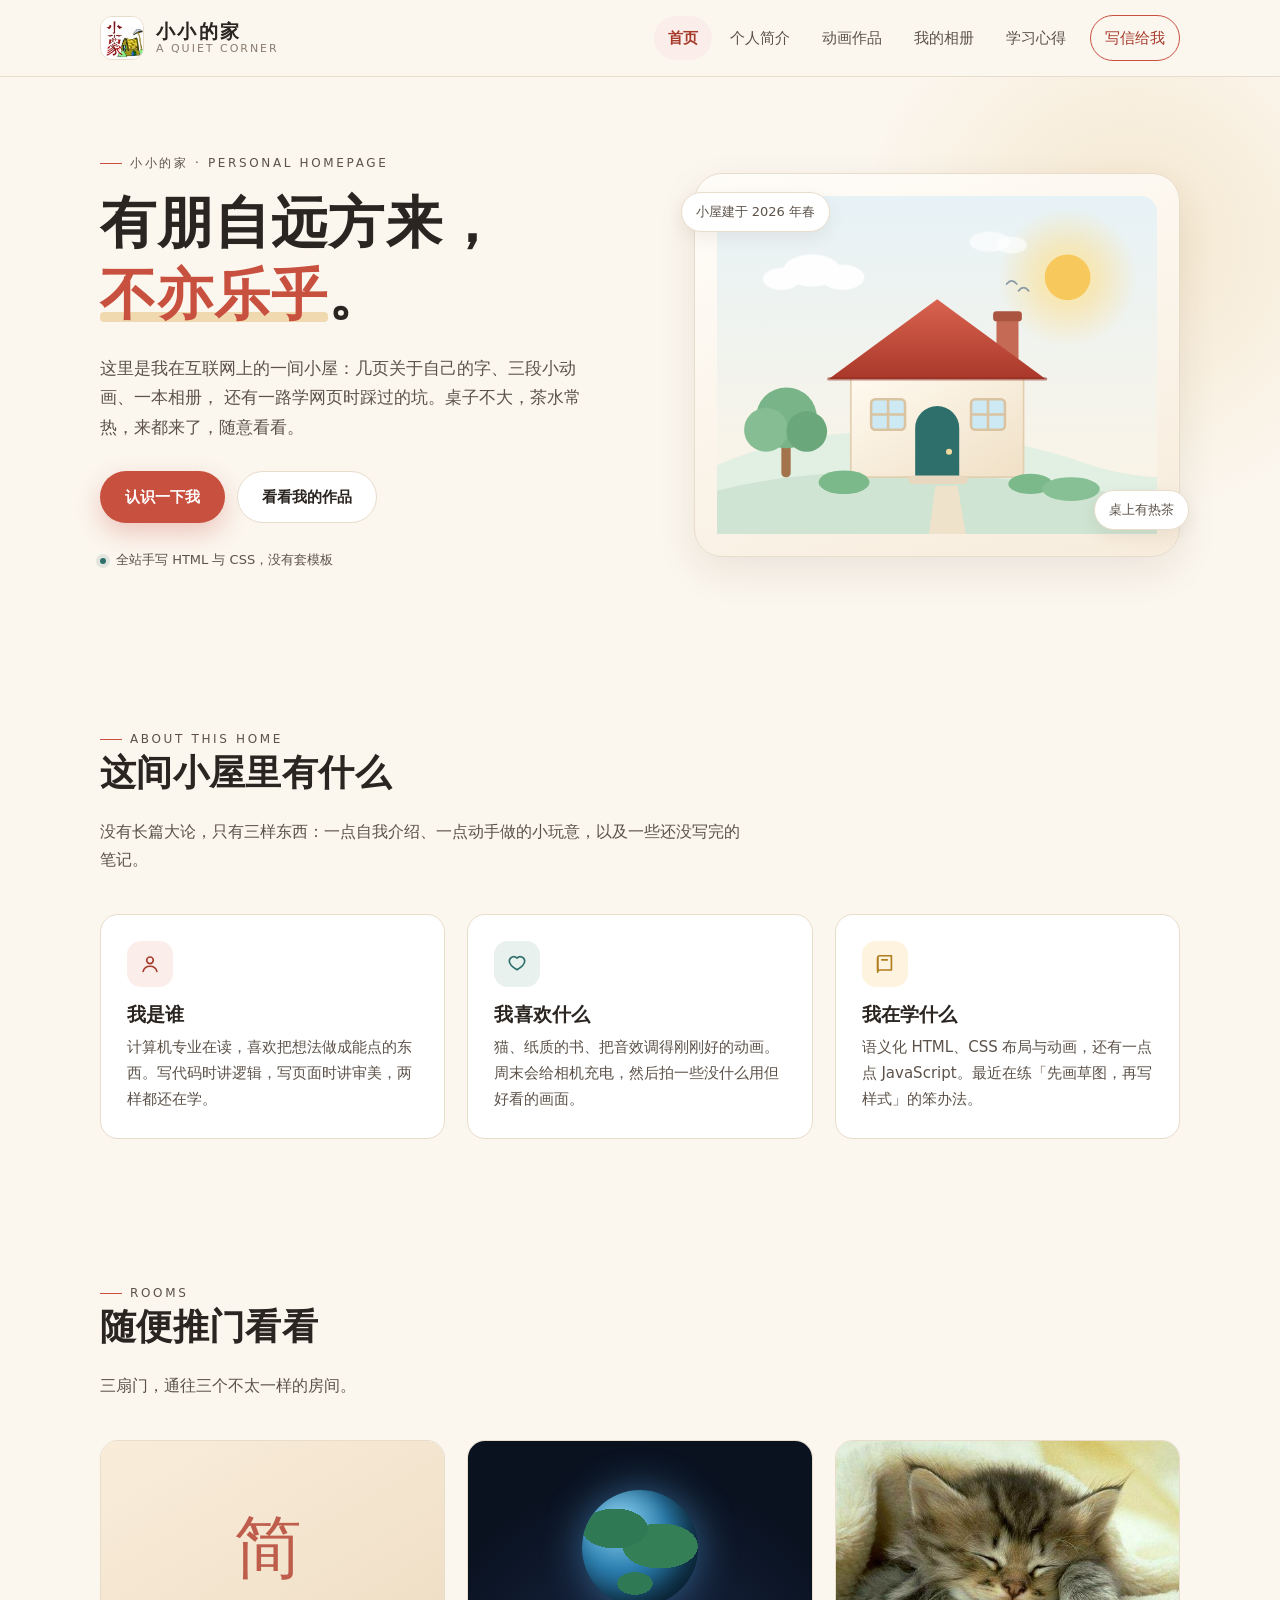
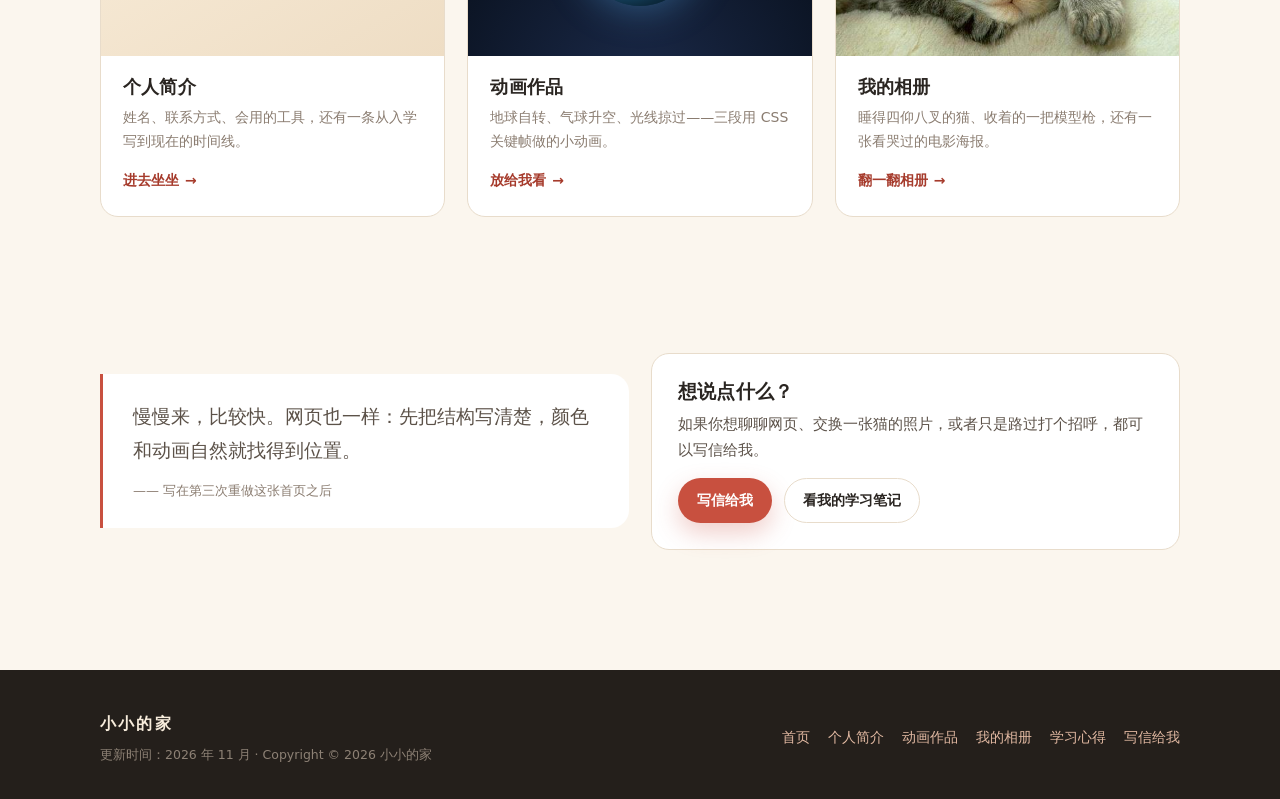
==== index.html @ f48e32db "个人主页：首页 + 五个分页（纯 HTML/CSS/JS）" ====
<!DOCTYPE html>
<html lang="zh-CN">
<head>
<meta charset="utf-8">
<meta name="viewport" content="width=device-width, initial-scale=1">
<title>小小的家 · 首页</title>
<meta name="description" content="小小的家——一个计算机专业学生的个人主页：关于我、几段小动画、一本相册和一些学习心得。">
<link rel="icon" href="images/favicon.svg" type="image/svg+xml">
<link rel="stylesheet" href="css/style.css">
</head>
<body>
<a class="skip-link" href="#main">跳到正文</a>

<header class="site-header">
  <div class="wrap header-inner">
    <a class="brand" href="index.html" aria-label="小小的家，返回首页">
      <img class="brand-logo" src="images/logo.jpg" alt="小小的家标志：一座红顶小房子">
      <span class="brand-text">
        <strong>小小的家</strong>
        <small>a quiet corner</small>
      </span>
    </a>

    <button class="nav-toggle" type="button" aria-expanded="false" aria-controls="site-nav" aria-label="打开导航菜单">
      <span></span><span></span><span></span>
    </button>

    <nav class="site-nav" id="site-nav" aria-label="主导航">
      <a href="index.html" class="is-active" aria-current="page">首页</a>
      <a href="jianjie.html">个人简介</a>
      <a href="donghua.html">动画作品</a>
      <a href="xiangce.html">我的相册</a>
      <a href="xuexi.html">学习心得</a>
      <a href="contact.html" class="nav-cta">写信给我</a>
    </nav>
  </div>
</header>

<main id="main">

  <!-- ================= Hero ================= -->
  <section class="hero">
    <div class="wrap hero-grid">
      <div class="reveal">
        <p class="eyebrow">小小的家 · personal homepage</p>
        <h1>有朋自远方来，<br><em>不亦乐乎</em>。</h1>
        <p class="lead">
          这里是我在互联网上的一间小屋：几页关于自己的字、三段小动画、一本相册，
          还有一路学网页时踩过的坑。桌子不大，茶水常热，来都来了，随意看看。
        </p>
        <div class="btn-row">
          <a class="btn btn--primary" href="jianjie.html">认识一下我</a>
          <a class="btn btn--ghost" href="donghua.html">看看我的作品</a>
        </div>
        <p class="hero-note">全站手写 HTML 与 CSS，没有套模板</p>
      </div>

      <div class="hero-art reveal">
        <svg viewBox="0 0 520 400" role="img" aria-labelledby="houseTitle">
          <title id="houseTitle">插画：一座带院子和一棵小树的小房子</title>
          <defs>
            <linearGradient id="sky" x1="0" y1="0" x2="0" y2="1">
              <stop offset="0" stop-color="#e7f2f6"/>
              <stop offset="1" stop-color="#fdf4e4"/>
            </linearGradient>
            <linearGradient id="roof" x1="0" y1="0" x2="0" y2="1">
              <stop offset="0" stop-color="#d9634f"/>
              <stop offset="1" stop-color="#a9382a"/>
            </linearGradient>
            <linearGradient id="wall" x1="0" y1="0" x2="1" y2="1">
              <stop offset="0" stop-color="#fffaf0"/>
              <stop offset="1" stop-color="#f0e0c6"/>
            </linearGradient>
            <radialGradient id="sunGlow">
              <stop offset="0" stop-color="#ffe9a8" stop-opacity="0.95"/>
              <stop offset="0.55" stop-color="#ffd977" stop-opacity="0.35"/>
              <stop offset="1" stop-color="#ffd977" stop-opacity="0"/>
            </radialGradient>
          </defs>

          <rect width="520" height="400" rx="20" fill="url(#sky)"/>

          <circle cx="414" cy="96" r="82" fill="url(#sunGlow)"/>
          <circle cx="414" cy="96" r="27" fill="#f7c85c"/>

          <g fill="#ffffff" opacity="0.92">
            <ellipse cx="112" cy="88" rx="34" ry="19"/>
            <ellipse cx="148" cy="96" rx="26" ry="15"/>
            <ellipse cx="76" cy="98" rx="22" ry="13"/>
            <ellipse cx="322" cy="54" rx="24" ry="12" opacity="0.7"/>
            <ellipse cx="348" cy="58" rx="18" ry="10" opacity="0.7"/>
          </g>

          <path d="M342 104c4-5 8-5 12 0M356 112c4-5 8-5 12 0" fill="none" stroke="#8a9aa5" stroke-width="2" stroke-linecap="round"/>

          <path d="M0 318c64-28 128-40 206-40 82 0 156 12 224 36 32 11 60 16 90 18v68H0z" fill="#e2efe3"/>
          <path d="M0 348c82-20 152-24 242-20 102 4 194 14 278 34v38H0z" fill="#cfe4d2"/>

          <!-- 小树 -->
          <rect x="76" y="272" width="11" height="60" rx="5" fill="#a3744c"/>
          <circle cx="82" cy="262" r="36" fill="#78b487"/>
          <circle cx="58" cy="276" r="26" fill="#86bd93"/>
          <circle cx="106" cy="278" r="24" fill="#6aa77a"/>

          <!-- 房子 -->
          <rect x="330" y="140" width="26" height="66" rx="4" fill="#c46a55"/>
          <rect x="326" y="136" width="34" height="12" rx="4" fill="#a9553f"/>

          <rect x="158" y="212" width="204" height="120" rx="6" fill="url(#wall)" stroke="#e2cfb0" stroke-width="2"/>
          <path d="M132 216 260 122l128 94z" fill="url(#roof)"/>
          <path d="M132 216h256" stroke="#8f2f22" stroke-width="4" stroke-linecap="round" opacity="0.55"/>

          <rect x="182" y="240" width="40" height="36" rx="5" fill="#cde9f4" stroke="#d9c3a1" stroke-width="3"/>
          <path d="M202 240v36M182 258h40" stroke="#d9c3a1" stroke-width="3"/>
          <rect x="300" y="240" width="40" height="36" rx="5" fill="#cde9f4" stroke="#d9c3a1" stroke-width="3"/>
          <path d="M320 240v36M300 258h40" stroke="#d9c3a1" stroke-width="3"/>

          <path d="M234 332v-58a26 26 0 0 1 52 0v58z" fill="#2f6f6b"/>
          <circle cx="274" cy="302" r="3.6" fill="#f2d9a0"/>
          <rect x="226" y="330" width="70" height="10" rx="5" fill="#e8d8bf"/>

          <path d="M258 342 250 400h44l-10-58z" fill="#efe2ca"/>

          <ellipse cx="150" cy="338" rx="30" ry="14" fill="#7cb98a"/>
          <ellipse cx="370" cy="340" rx="26" ry="12" fill="#7cb98a"/>
          <ellipse cx="418" cy="346" rx="34" ry="14" fill="#86c094"/>
        </svg>

        <span class="art-tag art-tag--a">小屋建于 2026 年春</span>
        <span class="art-tag art-tag--b">桌上有热茶</span>
      </div>
    </div>
  </section>

  <!-- ================= 关于这间小屋 ================= -->
  <section class="section">
    <div class="wrap">
      <div class="section-head reveal">
        <p class="eyebrow">about this home</p>
        <h2>这间小屋里有什么</h2>
        <p>没有长篇大论，只有三样东西：一点自我介绍、一点动手做的小玩意，以及一些还没写完的笔记。</p>
      </div>

      <div class="grid grid--3">
        <article class="card reveal">
          <span class="icon-badge" aria-hidden="true">
            <svg viewBox="0 0 24 24" fill="none" stroke="currentColor" stroke-width="1.8" stroke-linecap="round" stroke-linejoin="round">
              <circle cx="12" cy="8" r="3.6"/>
              <path d="M4.5 20c.9-3.6 3.9-5.6 7.5-5.6s6.6 2 7.5 5.6"/>
            </svg>
          </span>
          <h3>我是谁</h3>
          <p>计算机专业在读，喜欢把想法做成能点的东西。写代码时讲逻辑，写页面时讲审美，两样都还在学。</p>
        </article>

        <article class="card reveal">
          <span class="icon-badge icon-badge--teal" aria-hidden="true">
            <svg viewBox="0 0 24 24" fill="none" stroke="currentColor" stroke-width="1.8" stroke-linecap="round" stroke-linejoin="round">
              <path d="M20.4 8.6a4.8 4.8 0 0 0-8.4-2.9A4.8 4.8 0 0 0 3.6 8.6c0 4.6 8.4 9.6 8.4 9.6s8.4-5 8.4-9.6Z"/>
            </svg>
          </span>
          <h3>我喜欢什么</h3>
          <p>猫、纸质的书、把音效调得刚刚好的动画。周末会给相机充电，然后拍一些没什么用但好看的画面。</p>
        </article>

        <article class="card reveal">
          <span class="icon-badge icon-badge--gold" aria-hidden="true">
            <svg viewBox="0 0 24 24" fill="none" stroke="currentColor" stroke-width="1.8" stroke-linecap="round" stroke-linejoin="round">
              <path d="M4 5.5A2.5 2.5 0 0 1 6.5 3H19v15.5H6.5A2.5 2.5 0 0 0 4 21z"/>
              <path d="M4 18.5V5.5M8.5 7.5h6"/>
            </svg>
          </span>
          <h3>我在学什么</h3>
          <p>语义化 HTML、CSS 布局与动画，还有一点点 JavaScript。最近在练「先画草图，再写样式」的笨办法。</p>
        </article>
      </div>
    </div>
  </section>

  <!-- ================= 三个房间 ================= -->
  <section class="section section--tight">
    <div class="wrap">
      <div class="section-head reveal">
        <p class="eyebrow">rooms</p>
        <h2>随便推门看看</h2>
        <p>三扇门，通往三个不太一样的房间。</p>
      </div>

      <div class="grid grid--3">
        <a class="tile reveal" href="jianjie.html">
          <div class="tile-media tile-media--mono" aria-hidden="true"><span>简</span></div>
          <div class="tile-body">
            <h3>个人简介</h3>
            <p>姓名、联系方式、会用的工具，还有一条从入学写到现在的时间线。</p>
            <span class="tile-more">进去坐坐 <span aria-hidden="true">→</span></span>
          </div>
        </a>

        <a class="tile reveal" href="donghua.html">
          <div class="tile-media tile-media--globe" aria-hidden="true">
            <div class="mini-globe"></div>
          </div>
          <div class="tile-body">
            <h3>动画作品</h3>
            <p>地球自转、气球升空、光线掠过——三段用 CSS 关键帧做的小动画。</p>
            <span class="tile-more">放给我看 <span aria-hidden="true">→</span></span>
          </div>
        </a>

        <a class="tile reveal" href="xiangce.html">
          <div class="tile-media">
            <img src="images/mao.jpg" alt="一只趴在浅色毯子上睡着的小猫">
          </div>
          <div class="tile-body">
            <h3>我的相册</h3>
            <p>睡得四仰八叉的猫、收着的一把模型枪，还有一张看哭过的电影海报。</p>
            <span class="tile-more">翻一翻相册 <span aria-hidden="true">→</span></span>
          </div>
        </a>
      </div>
    </div>
  </section>

  <!-- ================= 结语 ================= -->
  <section class="section">
    <div class="wrap">
      <div class="grid grid--2" style="align-items:center">
        <blockquote class="quote reveal">
          慢慢来，比较快。网页也一样：先把结构写清楚，颜色和动画自然就找得到位置。
          <cite>—— 写在第三次重做这张首页之后</cite>
        </blockquote>

        <div class="card reveal">
          <h3>想说点什么？</h3>
          <p>如果你想聊聊网页、交换一张猫的照片，或者只是路过打个招呼，都可以写信给我。</p>
          <div class="btn-row">
            <a class="btn btn--primary btn--small" href="contact.html">写信给我</a>
            <a class="btn btn--ghost btn--small" href="xuexi.html">看我的学习笔记</a>
          </div>
        </div>
      </div>
    </div>
  </section>

</main>

<footer class="site-footer">
  <div class="wrap footer-inner">
    <div>
      <strong>小小的家</strong>
      <p class="footer-meta">更新时间：2026 年 11 月 · Copyright © <span data-year>2026</span> 小小的家</p>
    </div>
    <nav class="footer-links" aria-label="页脚导航">
      <a href="index.html">首页</a>
      <a href="jianjie.html">个人简介</a>
      <a href="donghua.html">动画作品</a>
      <a href="xiangce.html">我的相册</a>
      <a href="xuexi.html">学习心得</a>
      <a href="contact.html">写信给我</a>
    </nav>
  </div>
</footer>

<script src="js/main.js"></script>
</body>
</html>
---- css/style.css ----
﻿/* ==========================================================================
   小小的家 · 个人主页
   纯手写 CSS，无框架、无外部依赖。断点：980 / 820 / 560
   ========================================================================== */

/* ---------- 0. 变量与基础 ---------- */
:root {
  --paper: #fbf6ee;
  --paper-2: #f5ecdf;
  --card: #ffffff;
  --ink: #2a2521;
  --ink-soft: #5c5249;
  --muted: #8a7c70;
  --line: #e8dccb;
  --accent: #c8503f;
  --accent-deep: #a63b2c;
  --accent-tint: #fbeeea;
  --teal: #2f6f6b;
  --teal-tint: #e8f1ee;
  --gold: #d9a33b;
  --radius: 18px;
  --radius-sm: 12px;
  --shadow: 0 14px 40px rgba(70, 45, 20, 0.09);
  --shadow-sm: 0 6px 18px rgba(70, 45, 20, 0.07);
  --wrap: 1080px;
  --serif: "Noto Serif SC", "Songti SC", "STSong", "SimSun", Georgia, serif;
  --sans: "PingFang SC", "Hiragino Sans GB", "Microsoft YaHei", system-ui, -apple-system, "Segoe UI", sans-serif;
}

*,
*::before,
*::after { box-sizing: border-box; }

html { scroll-behavior: smooth; }

html,
body { overflow-x: clip; }

body {
  margin: 0;
  font-family: var(--sans);
  font-size: 16px;
  line-height: 1.75;
  color: var(--ink);
  background: var(--paper);
  -webkit-font-smoothing: antialiased;
  text-rendering: optimizeLegibility;
}

img { max-width: 100%; display: block; }

a {
  color: var(--accent-deep);
  text-decoration: none;
  transition: color 0.2s ease, opacity 0.2s ease;
}

a:hover { color: var(--accent); }

h1, h2, h3, h4 {
  font-family: var(--serif);
  font-weight: 700;
  line-height: 1.28;
  margin: 0 0 0.6em;
  letter-spacing: 0.01em;
}

p { margin: 0 0 1em; }

ul { margin: 0 0 1em; padding-left: 1.2em; }

:focus-visible {
  outline: 3px solid rgba(200, 80, 63, 0.45);
  outline-offset: 3px;
  border-radius: 4px;
}

::selection { background: var(--accent-tint); color: var(--accent-deep); }

.wrap {
  width: min(100% - 48px, var(--wrap));
  margin-inline: auto;
}

.skip-link {
  position: absolute;
  left: 50%;
  top: -60px;
  transform: translateX(-50%);
  z-index: 200;
  padding: 10px 18px;
  background: var(--ink);
  color: #fff;
  border-radius: 0 0 10px 10px;
  font-size: 14px;
}
.skip-link:focus { top: 0; color: #fff; }

/* ---------- 1. 顶部导航 ---------- */
.site-header {
  position: sticky;
  top: 0;
  z-index: 100;
  background: rgba(251, 246, 238, 0.86);
  backdrop-filter: blur(12px);
  -webkit-backdrop-filter: blur(12px);
  border-bottom: 1px solid var(--line);
}

.header-inner {
  display: flex;
  align-items: center;
  justify-content: space-between;
  gap: 20px;
  min-height: 76px;
}

.brand {
  display: flex;
  align-items: center;
  gap: 12px;
  color: var(--ink);
}

.brand:hover { color: var(--ink); }

.brand-logo {
  width: 44px;
  height: 44px;
  object-fit: cover;
  border-radius: 12px;
  border: 1px solid var(--line);
  background: #fff;
}

.brand-text { display: flex; flex-direction: column; line-height: 1.15; }

.brand-text strong {
  font-family: var(--serif);
  font-size: 19px;
  letter-spacing: 0.12em;
}

.brand-text small {
  font-size: 11px;
  letter-spacing: 0.18em;
  text-transform: uppercase;
  color: var(--muted);
}

.site-nav {
  display: flex;
  align-items: center;
  gap: 4px;
}

.site-nav a {
  position: relative;
  display: inline-block;
  padding: 9px 14px;
  border-radius: 999px;
  font-size: 15px;
  color: var(--ink-soft);
  white-space: nowrap;
}

.site-nav a::after {
  content: "";
  position: absolute;
  left: 50%;
  bottom: 3px;
  width: 0;
  height: 2px;
  background: var(--accent);
  transform: translateX(-50%);
  transition: width 0.25s ease;
  border-radius: 2px;
}

.site-nav a:hover { color: var(--ink); }

.site-nav a:hover::after { width: 40%; }

.site-nav a.is-active {
  color: var(--accent-deep);
  background: var(--accent-tint);
  font-weight: 600;
}

.site-nav a.is-active::after { width: 0; }

.site-nav .nav-cta {
  margin-left: 6px;
  border: 1px solid var(--accent);
  color: var(--accent-deep);
  border-radius: 999px;
}

.site-nav .nav-cta:hover { background: var(--accent); color: #fff; }

.nav-toggle {
  display: none;
  width: 44px;
  height: 40px;
  padding: 0;
  border: 1px solid var(--line);
  border-radius: 10px;
  background: #fff;
  cursor: pointer;
}

.nav-toggle span {
  display: block;
  width: 18px;
  height: 2px;
  margin: 3px auto;
  background: var(--ink);
  transition: transform 0.25s ease, opacity 0.2s ease;
}

.nav-toggle[aria-expanded="true"] span:nth-child(1) { transform: translateY(5px) rotate(45deg); }
.nav-toggle[aria-expanded="true"] span:nth-child(2) { opacity: 0; }
.nav-toggle[aria-expanded="true"] span:nth-child(3) { transform: translateY(-5px) rotate(-45deg); }

/* ---------- 2. 通用区块 ---------- */
.section { padding: 80px 0; }

.section--tight { padding: 56px 0; }

.section-head { max-width: 640px; margin-bottom: 40px; }

.eyebrow {
  display: inline-flex;
  align-items: center;
  gap: 8px;
  margin: 0 0 14px;
  font-size: 12px;
  letter-spacing: 0.22em;
  text-transform: uppercase;
  color: var(--muted);
}

.eyebrow::before {
  content: "";
  width: 22px;
  height: 1px;
  background: var(--accent);
}

.section-head h2 { font-size: clamp(26px, 3.2vw, 36px); }

.section-head p { color: var(--ink-soft); margin-bottom: 0; }

.lead { font-size: 17px; color: var(--ink-soft); }

/* ---------- 3. 按钮 ---------- */
.btn-row { display: flex; flex-wrap: wrap; gap: 12px; }

.btn {
  display: inline-flex;
  align-items: center;
  gap: 8px;
  padding: 12px 24px;
  border-radius: 999px;
  font-size: 15px;
  font-weight: 600;
  border: 1px solid transparent;
  cursor: pointer;
  transition: transform 0.2s ease, background 0.2s ease, box-shadow 0.2s ease, color 0.2s ease;
}

.btn:hover { transform: translateY(-2px); }

.btn--primary {
  background: var(--accent);
  color: #fff;
  box-shadow: 0 10px 24px rgba(200, 80, 63, 0.28);
}

.btn--primary:hover { background: var(--accent-deep); color: #fff; }

.btn--ghost {
  background: #fff;
  border-color: var(--line);
  color: var(--ink);
}

.btn--ghost:hover { border-color: var(--accent); color: var(--accent-deep); }

.btn--small { padding: 9px 18px; font-size: 14px; }

/* ---------- 4. 首页 Hero ---------- */
.hero {
  position: relative;
  padding: 68px 0 56px;
  overflow: hidden;
}

.hero::before {
  content: "";
  position: absolute;
  inset: -20% -10% auto auto;
  width: 560px;
  height: 560px;
  border-radius: 50%;
  background: radial-gradient(circle, rgba(217, 163, 59, 0.18), rgba(217, 163, 59, 0) 68%);
  pointer-events: none;
}

.hero-grid {
  position: relative;
  display: grid;
  grid-template-columns: 1.05fr 0.95fr;
  gap: 56px;
  align-items: center;
}

.hero h1 {
  font-size: clamp(34px, 4.6vw, 56px);
  margin-bottom: 0.4em;
  letter-spacing: 0.02em;
}

.hero h1 em {
  font-style: normal;
  color: var(--accent);
  position: relative;
  white-space: nowrap;
}

.hero h1 em::after {
  content: "";
  position: absolute;
  left: 0;
  right: 0;
  bottom: 0.06em;
  height: 0.18em;
  background: rgba(217, 163, 59, 0.35);
  border-radius: 4px;
  z-index: -1;
}

.hero p { max-width: 46ch; color: var(--ink-soft); }

.hero .btn-row { margin-top: 28px; }

.hero-note {
  margin-top: 26px;
  font-size: 13px;
  color: var(--muted);
  display: flex;
  align-items: center;
  gap: 10px;
}

.hero-note::before {
  content: "";
  width: 6px;
  height: 6px;
  border-radius: 50%;
  background: var(--teal);
  box-shadow: 0 0 0 4px rgba(47, 111, 107, 0.12);
}

/* 右侧插画卡 */
.hero-art {
  position: relative;
  background: linear-gradient(160deg, #fffdf9, #f7ecdc);
  border: 1px solid var(--line);
  border-radius: 28px;
  padding: 22px;
  box-shadow: var(--shadow);
}

.hero-art svg { width: 100%; height: auto; display: block; }

.art-tag {
  position: absolute;
  padding: 8px 14px;
  border-radius: 999px;
  background: #fff;
  border: 1px solid var(--line);
  box-shadow: var(--shadow-sm);
  font-size: 13px;
  color: var(--ink-soft);
  white-space: nowrap;
}

.art-tag--a { top: 18px; left: -14px; }
.art-tag--b { bottom: 26px; right: -10px; }

/* ---------- 5. 卡片网格 ---------- */
.grid { display: grid; gap: 22px; }

.grid--3 { grid-template-columns: repeat(3, 1fr); }
.grid--2 { grid-template-columns: repeat(2, 1fr); }

.card {
  background: var(--card);
  border: 1px solid var(--line);
  border-radius: var(--radius);
  padding: 26px;
  transition: transform 0.25s ease, box-shadow 0.25s ease, border-color 0.25s ease;
}

.card:hover {
  transform: translateY(-4px);
  box-shadow: var(--shadow);
  border-color: #dcc9b2;
}

.card h3 { font-size: 19px; margin-bottom: 0.35em; }

.card p:last-child { margin-bottom: 0; }

.card p { color: var(--ink-soft); font-size: 15px; }

.icon-badge {
  display: inline-grid;
  place-items: center;
  width: 46px;
  height: 46px;
  margin-bottom: 16px;
  border-radius: 14px;
  background: var(--accent-tint);
  color: var(--accent-deep);
}

.icon-badge svg { width: 22px; height: 22px; }

.icon-badge--teal { background: var(--teal-tint); color: var(--teal); }

.icon-badge--gold { background: #fdf3df; color: #b07c1c; }

/* 栏目预览卡 */
.tile {
  display: block;
  overflow: hidden;
  background: var(--card);
  border: 1px solid var(--line);
  border-radius: var(--radius);
  color: var(--ink);
  transition: transform 0.25s ease, box-shadow 0.25s ease;
}

.tile:hover { transform: translateY(-4px); box-shadow: var(--shadow); color: var(--ink); }

.tile-media {
  aspect-ratio: 16 / 10;
  overflow: hidden;
  background: var(--paper-2);
}

.tile-media img {
  width: 100%;
  height: 100%;
  object-fit: cover;
  transition: transform 0.5s ease;
}

.tile:hover .tile-media img { transform: scale(1.06); }

.tile-body { padding: 20px 22px 22px; }

.tile-body h3 { font-size: 18px; margin-bottom: 6px; }

.tile-body p { margin: 0; font-size: 14px; color: var(--muted); }

.tile-more {
  display: inline-flex;
  align-items: center;
  gap: 6px;
  margin-top: 14px;
  font-size: 14px;
  font-weight: 600;
  color: var(--accent-deep);
}

.tile-more span { transition: transform 0.2s ease; }

.tile:hover .tile-more span { transform: translateX(4px); }

/* ---------- 6. 子页页头 ---------- */
.page-hero {
  padding: 56px 0 44px;
  border-bottom: 1px solid var(--line);
  background: linear-gradient(180deg, #fffdf9, var(--paper));
}

.page-hero h1 { font-size: clamp(30px, 4vw, 44px); margin-bottom: 0.25em; }

.page-hero p { max-width: 60ch; color: var(--ink-soft); margin-bottom: 0; }

.crumb { font-size: 13px; color: var(--muted); margin-bottom: 14px; }

.crumb a { color: var(--muted); }

.crumb a:hover { color: var(--accent); }

/* ---------- 7. 个人简介页 ---------- */
.profile-layout {
  display: grid;
  grid-template-columns: 232px 1fr;
  gap: 48px;
  align-items: start;
}

.profile-side {
  position: sticky;
  top: 104px;
  padding: 22px;
  background: #fff;
  border: 1px solid var(--line);
  border-radius: var(--radius);
  box-shadow: var(--shadow-sm);
}

.profile-side .side-title {
  font-size: 12px;
  letter-spacing: 0.2em;
  text-transform: uppercase;
  color: var(--muted);
  margin-bottom: 14px;
}

.profile-side a {
  display: block;
  padding: 9px 12px;
  border-radius: 10px;
  font-size: 15px;
  color: var(--ink-soft);
}

.profile-side a:hover { background: var(--accent-tint); color: var(--accent-deep); }

.profile-block {
  padding: 30px;
  background: #fff;
  border: 1px solid var(--line);
  border-radius: var(--radius);
  margin-bottom: 22px;
  scroll-margin-top: 104px;
}

.profile-block h2 {
  display: flex;
  align-items: center;
  gap: 12px;
  font-size: 24px;
  margin-bottom: 20px;
}

.profile-block h2::before {
  content: "";
  width: 8px;
  height: 8px;
  border-radius: 50%;
  background: var(--accent);
  box-shadow: 0 0 0 5px var(--accent-tint);
}

.info-grid {
  display: grid;
  grid-template-columns: repeat(2, 1fr);
  gap: 14px 28px;
  margin: 0;
}

.info-grid div {
  display: flex;
  gap: 12px;
  padding: 10px 0;
  border-bottom: 1px dashed var(--line);
}

.info-grid dt {
  flex: 0 0 84px;
  color: var(--muted);
  font-size: 14px;
}

.info-grid dd { margin: 0; font-size: 15px; }

.skill-list { list-style: none; padding: 0; margin: 0; }

.skill-list li {
  display: grid;
  grid-template-columns: 150px 1fr;
  gap: 18px;
  align-items: center;
  padding: 12px 0;
  border-bottom: 1px dashed var(--line);
  font-size: 15px;
}

.skill-list li:last-child { border-bottom: 0; }

.bar {
  height: 8px;
  border-radius: 999px;
  background: var(--paper-2);
  overflow: hidden;
}

.bar > i {
  display: block;
  height: 100%;
  border-radius: 999px;
  background: linear-gradient(90deg, var(--teal), #5aa39d);
}

.timeline { list-style: none; padding: 0; margin: 0; }

.timeline li {
  position: relative;
  padding: 0 0 22px 26px;
  border-left: 2px solid var(--line);
}

.timeline li:last-child { border-left-color: transparent; padding-bottom: 0; }

.timeline li::before {
  content: "";
  position: absolute;
  left: -7px;
  top: 7px;
  width: 12px;
  height: 12px;
  border-radius: 50%;
  background: #fff;
  border: 2px solid var(--accent);
}

.timeline time {
  display: block;
  font-size: 13px;
  letter-spacing: 0.06em;
  color: var(--muted);
  margin-bottom: 2px;
}

.timeline strong { display: block; font-size: 16px; }

.timeline span { font-size: 14px; color: var(--ink-soft); }

/* ---------- 8. 相册 ---------- */
.album {
  display: grid;
  grid-template-columns: repeat(3, 1fr);
  gap: 22px;
}

.album-item {
  position: relative;
  padding: 0;
  border: 1px solid var(--line);
  border-radius: var(--radius);
  background: #fff;
  overflow: hidden;
  cursor: zoom-in;
  text-align: left;
  font: inherit;
  color: inherit;
  transition: transform 0.25s ease, box-shadow 0.25s ease;
}

.album-item:hover { transform: translateY(-4px); box-shadow: var(--shadow); }

.album-item img {
  width: 100%;
  aspect-ratio: 4 / 3;
  object-fit: cover;
  transition: transform 0.5s ease;
}

.album-item:hover img { transform: scale(1.05); }

.album-item img.pos-top { object-position: 50% 16%; }

.album-cap {
  display: flex;
  align-items: baseline;
  justify-content: space-between;
  gap: 10px;
  padding: 14px 18px 16px;
}

.album-cap strong { font-family: var(--serif); font-size: 16px; }

.album-cap small { color: var(--muted); font-size: 12px; letter-spacing: 0.08em; }

.empty-note {
  padding: 26px;
  border: 1px dashed var(--line);
  border-radius: var(--radius);
  color: var(--muted);
  font-size: 14px;
  text-align: center;
}

/* 灯箱 */
.lightbox {
  position: fixed;
  inset: 0;
  z-index: 300;
  display: none;
  place-items: center;
  padding: 24px;
  background: rgba(24, 18, 12, 0.86);
  backdrop-filter: blur(6px);
}

.lightbox.is-open { display: grid; }

.lightbox img {
  max-width: min(1000px, 92vw);
  max-height: 76vh;
  border-radius: 14px;
  box-shadow: 0 30px 80px rgba(0, 0, 0, 0.5);
}

.lightbox figcaption {
  margin-top: 14px;
  color: #f4ead9;
  font-size: 15px;
  text-align: center;
}

.lb-btn {
  position: absolute;
  width: 46px;
  height: 46px;
  border-radius: 50%;
  border: 1px solid rgba(255, 255, 255, 0.35);
  background: rgba(255, 255, 255, 0.12);
  color: #fff;
  font-size: 20px;
  cursor: pointer;
  display: grid;
  place-items: center;
  transition: background 0.2s ease;
}

.lb-btn:hover { background: rgba(255, 255, 255, 0.26); }

.lb-close { top: 22px; right: 22px; }

.lb-prev { left: 20px; top: 50%; transform: translateY(-50%); }

.lb-next { right: 20px; top: 50%; transform: translateY(-50%); }

/* ---------- 9. 动画作品 ---------- */
.works { display: grid; gap: 34px; }

.work {
  background: #fff;
  border: 1px solid var(--line);
  border-radius: var(--radius);
  overflow: hidden;
}

.work-head {
  display: flex;
  flex-wrap: wrap;
  align-items: baseline;
  justify-content: space-between;
  gap: 8px 18px;
  padding: 24px 28px 18px;
}

.work-head h2 { font-size: 22px; margin: 0; }

.work-head span { font-size: 13px; color: var(--muted); letter-spacing: 0.06em; }

.stage {
  position: relative;
  height: 340px;
  margin: 0 28px;
  border-radius: 16px;
  overflow: hidden;
  isolation: isolate;
}

.work-foot {
  display: flex;
  flex-wrap: wrap;
  gap: 8px 18px;
  justify-content: space-between;
  padding: 16px 28px 24px;
  font-size: 14px;
  color: var(--muted);
}

/* 地球 */
.stage--earth {
  background: radial-gradient(circle at 50% 130%, #17263f 0%, #0a1220 62%, #05080f 100%);
}

.stage--earth::before {
  content: "";
  position: absolute;
  inset: 0;
  background-image:
    radial-gradient(1.4px 1.4px at 12% 22%, #ffffff 50%, transparent 51%),
    radial-gradient(1.2px 1.2px at 78% 18%, #ffffff 50%, transparent 51%),
    radial-gradient(1.6px 1.6px at 62% 72%, #ffffff 50%, transparent 51%),
    radial-gradient(1px 1px at 28% 64%, #ffffff 50%, transparent 51%),
    radial-gradient(1.3px 1.3px at 88% 56%, #ffffff 50%, transparent 51%),
    radial-gradient(1px 1px at 44% 12%, #ffffff 50%, transparent 51%),
    radial-gradient(1.2px 1.2px at 20% 86%, #ffffff 50%, transparent 51%),
    radial-gradient(1px 1px at 70% 40%, #ffffff 50%, transparent 51%);
  opacity: 0.7;
  animation: twinkle 5s ease-in-out infinite alternate;
}

.earth-orbit {
  position: absolute;
  left: 50%;
  top: 50%;
  width: 344px;
  height: 344px;
  margin: -172px 0 0 -172px;
  border-radius: 50%;
}

.earth {
  position: absolute;
  inset: 54px;
  border-radius: 50%;
  overflow: hidden;
  background:
    radial-gradient(ellipse 70% 22% at 50% -4%, rgba(238, 248, 255, 0.85), rgba(238, 248, 255, 0) 70%),
    radial-gradient(ellipse 78% 26% at 50% 104%, rgba(232, 245, 255, 0.8), rgba(232, 245, 255, 0) 70%),
    radial-gradient(circle at 32% 28%, #8fd3f0 0%, #3d93c7 32%, #1a5c8c 66%, #0a2c47 100%);
  box-shadow:
    0 0 46px rgba(96, 186, 255, 0.45),
    0 0 120px rgba(96, 186, 255, 0.22),
    inset -22px -14px 48px rgba(0, 0, 0, 0.6);
}

.earth::before {
  content: "";
  position: absolute;
  inset: -8%;
  border-radius: 50%;
  background:
    radial-gradient(ellipse 17% 13% at 64% 30%, #4a9469 0 60%, transparent 72%),
    radial-gradient(ellipse 9% 7% at 55% 24%, #4a9469 0 58%, transparent 72%),
    radial-gradient(ellipse 8% 6% at 73% 36%, #438a62 0 58%, transparent 72%),
    radial-gradient(ellipse 6% 4% at 68% 44%, #438a62 0 56%, transparent 72%),
    radial-gradient(ellipse 9% 13% at 57% 56%, #4a9469 0 58%, transparent 72%),
    radial-gradient(ellipse 5% 7% at 52% 66%, #438a62 0 56%, transparent 72%),
    radial-gradient(ellipse 9% 15% at 27% 34%, #438a62 0 58%, transparent 72%),
    radial-gradient(ellipse 6% 8% at 30% 52%, #4a9469 0 56%, transparent 72%),
    radial-gradient(ellipse 7% 5% at 24% 22%, #438a62 0 58%, transparent 72%),
    radial-gradient(ellipse 6% 4% at 79% 70%, #4a9469 0 56%, transparent 72%),
    radial-gradient(ellipse 4% 3% at 41% 78%, #438a62 0 54%, transparent 72%),
    radial-gradient(ellipse 18% 2.4% at 30% 45%, rgba(255, 255, 255, 0.32) 0 50%, transparent 80%),
    radial-gradient(ellipse 13% 2% at 66% 54%, rgba(255, 255, 255, 0.28) 0 50%, transparent 80%);
  filter: blur(2.6px);
  animation: spin 18s linear infinite;
  opacity: 0.94;
}
.earth::after {
  content: "";
  position: absolute;
  inset: 0;
  border-radius: 50%;
  background: radial-gradient(circle at 66% 74%, transparent 42%, rgba(2, 10, 20, 0.55) 100%);
}

.moon {
  position: absolute;
  left: 50%;
  top: 50%;
  width: 344px;
  height: 344px;
  margin: -172px 0 0 -172px;
  border-radius: 50%;
  border: 1px dashed rgba(255, 255, 255, 0.1);
  animation: spin 24s linear infinite;
}

.moon::after {
  content: "";
  position: absolute;
  top: 6px;
  left: 50%;
  width: 14px;
  height: 14px;
  margin-left: -7px;
  border-radius: 50%;
  background: radial-gradient(circle at 35% 30%, #f3f0e6, #a8a294);
  box-shadow: 0 0 14px rgba(255, 255, 255, 0.45);
}

/* 气球 */
.stage--sky {
  background: linear-gradient(180deg, #cfe9f7 0%, #e9f4f9 55%, #f6f1e5 100%);
}

.cloud {
  position: absolute;
  height: 26px;
  border-radius: 999px;
  background: rgba(255, 255, 255, 0.9);
  filter: blur(0.5px);
  animation: drift 18s linear infinite;
}

.cloud::before,
.cloud::after {
  content: "";
  position: absolute;
  bottom: 6px;
  border-radius: 50%;
  background: inherit;
}

.cloud::before { left: 18px; width: 34px; height: 34px; }
.cloud::after { right: 16px; width: 24px; height: 24px; }

.cloud--1 { width: 110px; top: 34px; left: -140px; animation-duration: 22s; }
.cloud--2 { width: 88px; top: 96px; left: -120px; animation-duration: 27s; animation-delay: -8s; opacity: 0.85; }
.cloud--3 { width: 130px; top: 168px; left: -160px; animation-duration: 32s; animation-delay: -16s; opacity: 0.7; }

.balloon {
  position: absolute;
  left: 50%;
  top: 46%;
  width: 108px;
  height: 134px;
  margin-left: -54px;
  border-radius: 50% 50% 46% 46% / 58% 58% 42% 42%;
  background:
    radial-gradient(ellipse 20% 15% at 32% 24%, rgba(255, 255, 255, 0.6), rgba(255, 255, 255, 0) 72%),
    radial-gradient(circle at 34% 26%, #ff9d8b 0%, #e0523f 46%, #a72f24 100%);
  box-shadow: inset -10px -14px 26px rgba(120, 20, 10, 0.4), 0 18px 40px rgba(160, 50, 35, 0.22);
  animation: bob 5s ease-in-out infinite;
}

.balloon::before {
  content: "";
  position: absolute;
  left: 50%;
  bottom: -12px;
  width: 0;
  height: 0;
  margin-left: -8px;
  border-left: 8px solid transparent;
  border-right: 8px solid transparent;
  border-top: 14px solid #b03628;
}

.balloon::after {
  content: "";
  position: absolute;
  left: 50%;
  bottom: -104px;
  width: 1.5px;
  height: 96px;
  background: linear-gradient(180deg, rgba(96, 78, 60, 0.95), rgba(96, 78, 60, 0));
}

.balloon--small {
  width: 58px;
  height: 72px;
  margin-left: -29px;
  top: 26%;
  left: 24%;
  background:
    radial-gradient(ellipse 20% 15% at 32% 24%, rgba(255, 255, 255, 0.6), rgba(255, 255, 255, 0) 72%),
    radial-gradient(circle at 34% 26%, #ffe08a 0%, #edb63e 50%, #b6801c 100%);
  box-shadow: inset -7px -9px 16px rgba(120, 80, 10, 0.4), 0 12px 26px rgba(160, 120, 30, 0.2);
  animation-duration: 6.5s;
  animation-delay: -1.4s;
}

.balloon--small::before { border-top-color: #b6801c; }
.balloon--small::after { bottom: -64px; height: 56px; }

.balloon--tiny {
  width: 40px;
  height: 50px;
  margin-left: -20px;
  top: 58%;
  left: 74%;
  background:
    radial-gradient(ellipse 20% 15% at 32% 24%, rgba(255, 255, 255, 0.55), rgba(255, 255, 255, 0) 72%),
    radial-gradient(circle at 34% 26%, #a8e3d8 0%, #3f9c8e 52%, #226b60 100%);
  box-shadow: inset -5px -7px 12px rgba(10, 70, 60, 0.4), 0 10px 22px rgba(30, 110, 95, 0.18);
  animation-duration: 7.4s;
  animation-delay: -3s;
}

.balloon--tiny::before { border-top-color: #226b60; }
.balloon--tiny::after { bottom: -52px; height: 44px; }

.sun {
  position: absolute;
  top: -34px;
  right: 34px;
  width: 110px;
  height: 110px;
  border-radius: 50%;
  background: radial-gradient(circle, #fff3c4 0%, rgba(255, 214, 102, 0.55) 45%, rgba(255, 214, 102, 0) 70%);
}

/* 光线掠过 */
.stage--beam {
  background: radial-gradient(circle at 50% 40%, #1b2531, #0a0e14 72%);
  display: grid;
  place-items: center;
}

.beam-title {
  position: relative;
  margin: 0;
  font-family: var(--serif);
  font-size: clamp(30px, 5.4vw, 56px);
  letter-spacing: 0.16em;
  font-weight: 700;
  color: transparent;
  background: linear-gradient(100deg, #93a2b4 22%, #ffffff 40%, #ffe2a6 50%, #ffffff 60%, #93a2b4 78%);
  background-size: 220% 100%;
  text-shadow: 0 0 34px rgba(255, 214, 140, 0.18);
  -webkit-background-clip: text;
  background-clip: text;
  animation: sheen 4.6s linear infinite;
}

.beam-title::after {
  content: "光线掠过";
  position: absolute;
  inset: 0;
  color: rgba(255, 255, 255, 0.06);
  background: none;
  -webkit-text-fill-color: currentColor;
  z-index: -1;
}

.beam {
  position: absolute;
  top: -40%;
  left: -30%;
  width: 34%;
  height: 180%;
  background: linear-gradient(90deg, rgba(255, 255, 255, 0) 0%, rgba(255, 232, 180, 0.16) 45%, rgba(255, 255, 255, 0.5) 50%, rgba(255, 232, 180, 0.16) 55%, rgba(255, 255, 255, 0) 100%);
  transform: rotate(18deg);
  filter: blur(2px);
  animation: cross 5.4s cubic-bezier(0.45, 0, 0.55, 1) infinite;
  pointer-events: none;
}

.stage--beam .hint {
  position: absolute;
  bottom: 18px;
  margin: 0;
  font-size: 12px;
  letter-spacing: 0.18em;
  color: rgba(255, 255, 255, 0.35);
}

@keyframes spin { to { transform: rotate(360deg); } }

@keyframes twinkle { from { opacity: 0.35; } to { opacity: 0.9; } }

@keyframes bob {
  0%, 100% { transform: translateY(0) rotate(-2deg); }
  50% { transform: translateY(-16px) rotate(2deg); }
}

@keyframes drift {
  from { transform: translateX(0); }
  to { transform: translateX(calc(100vw + 320px)); }
}

@keyframes sheen {
  0% { background-position: 120% 0; }
  100% { background-position: -40% 0; }
}

@keyframes cross {
  0% { left: -40%; }
  60%, 100% { left: 120%; }
}

/* ---------- 10. 学习心得 ---------- */
.notes { display: grid; gap: 20px; }

.note {
  display: grid;
  grid-template-columns: 64px 1fr;
  gap: 22px;
  padding: 26px 28px;
  background: #fff;
  border: 1px solid var(--line);
  border-radius: var(--radius);
  transition: border-color 0.2s ease, box-shadow 0.2s ease;
}

.note:hover { border-color: #dcc9b2; box-shadow: var(--shadow-sm); }

.note-no {
  font-family: var(--serif);
  font-size: 30px;
  line-height: 1;
  color: var(--accent);
  opacity: 0.55;
}

.note h2 { font-size: 20px; margin-bottom: 8px; }

.note p { margin-bottom: 0; color: var(--ink-soft); font-size: 15px; }

.note code {
  padding: 1px 6px;
  border-radius: 6px;
  background: var(--paper-2);
  font-family: "Cascadia Mono", Consolas, monospace;
  font-size: 13px;
  color: var(--accent-deep);
}

.checklist {
  display: grid;
  grid-template-columns: repeat(2, 1fr);
  gap: 12px 26px;
  list-style: none;
  padding: 0;
  margin: 0;
}

.checklist li {
  display: flex;
  gap: 10px;
  align-items: flex-start;
  font-size: 15px;
  color: var(--ink-soft);
}

.checklist li::before {
  content: "✓";
  flex: 0 0 22px;
  height: 22px;
  margin-top: 2px;
  border-radius: 50%;
  background: var(--teal-tint);
  color: var(--teal);
  font-size: 12px;
  font-weight: 700;
  display: grid;
  place-items: center;
}

.quote {
  margin: 0;
  padding: 26px 30px;
  border-left: 3px solid var(--accent);
  background: #fff;
  border-radius: 0 var(--radius) var(--radius) 0;
  font-family: var(--serif);
  font-size: 19px;
  line-height: 1.8;
  color: var(--ink-soft);
}

.quote cite {
  display: block;
  margin-top: 10px;
  font-family: var(--sans);
  font-size: 13px;
  font-style: normal;
  color: var(--muted);
}

/* ---------- 11. 联系页 ---------- */
.contact-layout {
  display: grid;
  grid-template-columns: 1fr 0.85fr;
  gap: 48px;
  align-items: start;
}

.field { margin-bottom: 18px; }

.field label {
  display: block;
  margin-bottom: 7px;
  font-size: 14px;
  font-weight: 600;
  color: var(--ink-soft);
}

.field input,
.field textarea {
  width: 100%;
  padding: 12px 14px;
  font: inherit;
  font-size: 15px;
  color: var(--ink);
  background: #fff;
  border: 1px solid var(--line);
  border-radius: 12px;
  transition: border-color 0.2s ease, box-shadow 0.2s ease;
}

.field textarea { min-height: 150px; resize: vertical; }

.field input:focus,
.field textarea:focus {
  outline: none;
  border-color: var(--accent);
  box-shadow: 0 0 0 4px rgba(200, 80, 63, 0.12);
}

.form-hint { font-size: 13px; color: var(--muted); margin-top: 14px; }

.contact-card {
  padding: 30px;
  background: #fff;
  border: 1px solid var(--line);
  border-radius: var(--radius);
  box-shadow: var(--shadow-sm);
}

.contact-list { list-style: none; padding: 0; margin: 0 0 22px; }

.contact-list li {
  display: flex;
  justify-content: space-between;
  gap: 16px;
  padding: 12px 0;
  border-bottom: 1px dashed var(--line);
  font-size: 15px;
}

.contact-list li span:first-child { color: var(--muted); white-space: nowrap; }

.contact-list li span:last-child { text-align: right; word-break: break-all; }

.contact-list li:last-child { border-bottom: 0; }

.copy-btn {
  display: inline-flex;
  align-items: center;
  gap: 9px;
  width: auto;
  margin-top: 16px;
  padding: 11px 22px;
  background: #fff;
  border-color: #e9cfc7;
  color: var(--accent-deep);
  font-size: 14.5px;
  box-shadow: 0 2px 0 rgba(168, 90, 70, 0.08);
}

.copy-btn::before {
  content: "⧉";
  font-size: 16px;
  line-height: 1;
  color: var(--accent);
}

.copy-btn:hover { background: var(--accent-tint); border-color: var(--accent); color: var(--accent-deep); }

/* ---------- 12. 页脚 ---------- */
.site-footer {
  margin-top: 40px;
  padding: 40px 0 34px;
  background: #241f1b;
  color: #cdbfae;
  font-size: 14px;
}

.footer-inner {
  display: flex;
  flex-wrap: wrap;
  align-items: center;
  justify-content: space-between;
  gap: 14px;
}

.site-footer strong {
  font-family: var(--serif);
  color: #f7ecdc;
  letter-spacing: 0.14em;
  font-size: 16px;
}

.site-footer a { color: #e2b9a2; }

.site-footer a:hover { color: #fff; }

.footer-links { display: flex; flex-wrap: wrap; gap: 18px; }

.footer-meta { width: 100%; font-size: 12.5px; color: #8d8175; margin: 6px 0 0; }

/* ---------- 13. 入场动画 ---------- */
.reveal {
  opacity: 0;
  transform: translateY(22px);
  transition: opacity 0.7s ease, transform 0.7s cubic-bezier(0.2, 0.7, 0.3, 1);
}

.reveal.is-in { opacity: 1; transform: none; }

/* ---------- 14. 响应式 ---------- */
@media (max-width: 980px) {
  .hero { padding: 48px 0 64px; }
  .hero-grid { grid-template-columns: 1fr; gap: 40px; }
  .hero-art { max-width: 520px; }
  .grid--3 { grid-template-columns: repeat(2, 1fr); }
  .album { grid-template-columns: repeat(2, 1fr); }
  .profile-layout { grid-template-columns: 1fr; gap: 26px; }
  .profile-side { position: static; display: flex; flex-wrap: wrap; gap: 8px; align-items: center; }
  .profile-side .side-title { width: 100%; margin-bottom: 0; }
  .profile-side a { flex: 0 0 auto; }
  .contact-layout { grid-template-columns: 1fr; gap: 34px; }
}

@media (max-width: 820px) {
  .nav-toggle { display: block; }

  .site-nav {
    position: absolute;
    left: 0;
    right: 0;
    top: 100%;
    flex-direction: column;
    align-items: stretch;
    gap: 2px;
    padding: 10px 24px 18px;
    background: #fffdf9;
    border-bottom: 1px solid var(--line);
    box-shadow: 0 18px 30px rgba(60, 40, 20, 0.08);
    display: none;
  }

  .site-nav.is-open { display: flex; }

  .site-nav a { padding: 12px 14px; border-radius: 10px; }

  .site-nav a:hover::after { width: 0; }

  .site-nav .nav-cta { margin: 6px 0 0; text-align: center; }

  .header-inner { min-height: 66px; }

  .section { padding: 58px 0; }

  .grid--2 { grid-template-columns: 1fr; }

  .stage { height: 300px; margin: 0 18px; }

  .work-head { padding: 20px 18px 14px; }

  .work-foot { padding: 14px 18px 20px; }

  .note { grid-template-columns: 1fr; gap: 8px; padding: 22px; }

  .note-no { font-size: 22px; }

  .checklist { grid-template-columns: 1fr; }

  .profile-block { padding: 24px; }

  .info-grid { grid-template-columns: 1fr; }

  .skill-list li { grid-template-columns: 110px 1fr; gap: 12px; }

  .lb-prev, .lb-next { top: auto; bottom: 18px; transform: none; }

  .lb-prev { left: calc(50% - 58px); }
  .lb-next { right: calc(50% - 58px); }
}

@media (max-width: 560px) {
  .wrap { width: min(100% - 32px, var(--wrap)); }

  .grid--3, .album { grid-template-columns: 1fr; }

  .hero h1 { font-size: 32px; }

  .art-tag--a { left: 8px; }
  .art-tag--b { right: 8px; }

  .brand-text small { display: none; }

  .stage { height: 260px; margin: 0 12px; }

  .contact-list li {
    flex-direction: column;
    align-items: flex-start;
    gap: 3px;
    row-gap: 3px;
  }

  .contact-list li span:last-child { text-align: left; }

  .balloon { transform: scale(0.86); }

  .footer-inner { flex-direction: column; align-items: flex-start; gap: 10px; }
}

@media (prefers-reduced-motion: reduce) {
  html { scroll-behavior: auto; }

  *,
  *::before,
  *::after {
    animation-duration: 0.001ms !important;
    animation-iteration-count: 1 !important;
    transition-duration: 0.001ms !important;
  }

  .reveal { opacity: 1; transform: none; }
}

/* ---------- 15. 首页栏目缩略 ---------- */
.tile-media--mono {
  display: grid;
  place-items: center;
  background: linear-gradient(150deg, #f9edda, #eeddc4);
}

.tile-media--mono span {
  font-family: var(--serif);
  font-size: 68px;
  color: #b23c2c;
  opacity: 0.8;
  letter-spacing: 0.14em;
}

.tile-media--globe {
  display: grid;
  place-items: center;
  background: radial-gradient(circle at 50% 120%, #1b2a4a, #0a1220 72%);
}

.mini-globe {
  position: relative;
  width: 116px;
  height: 116px;
  border-radius: 50%;
  overflow: hidden;
  background: radial-gradient(circle at 32% 28%, #8fd3f0 0%, #2b7fb0 42%, #0a2c47 100%);
  box-shadow: 0 0 40px rgba(96, 186, 255, 0.45), inset -14px -10px 26px rgba(0, 0, 0, 0.55);
}

.mini-globe::after {
  content: "";
  position: absolute;
  inset: -4%;
  border-radius: 50%;
  background:
    radial-gradient(ellipse 26% 16% at 30% 34%, #2f7a54 0 100%, transparent 100%),
    radial-gradient(ellipse 30% 18% at 66% 48%, #357f56 0 100%, transparent 100%),
    radial-gradient(ellipse 14% 9% at 46% 78%, #2f7a54 0 100%, transparent 100%);
  animation: spin 14s linear infinite;
}
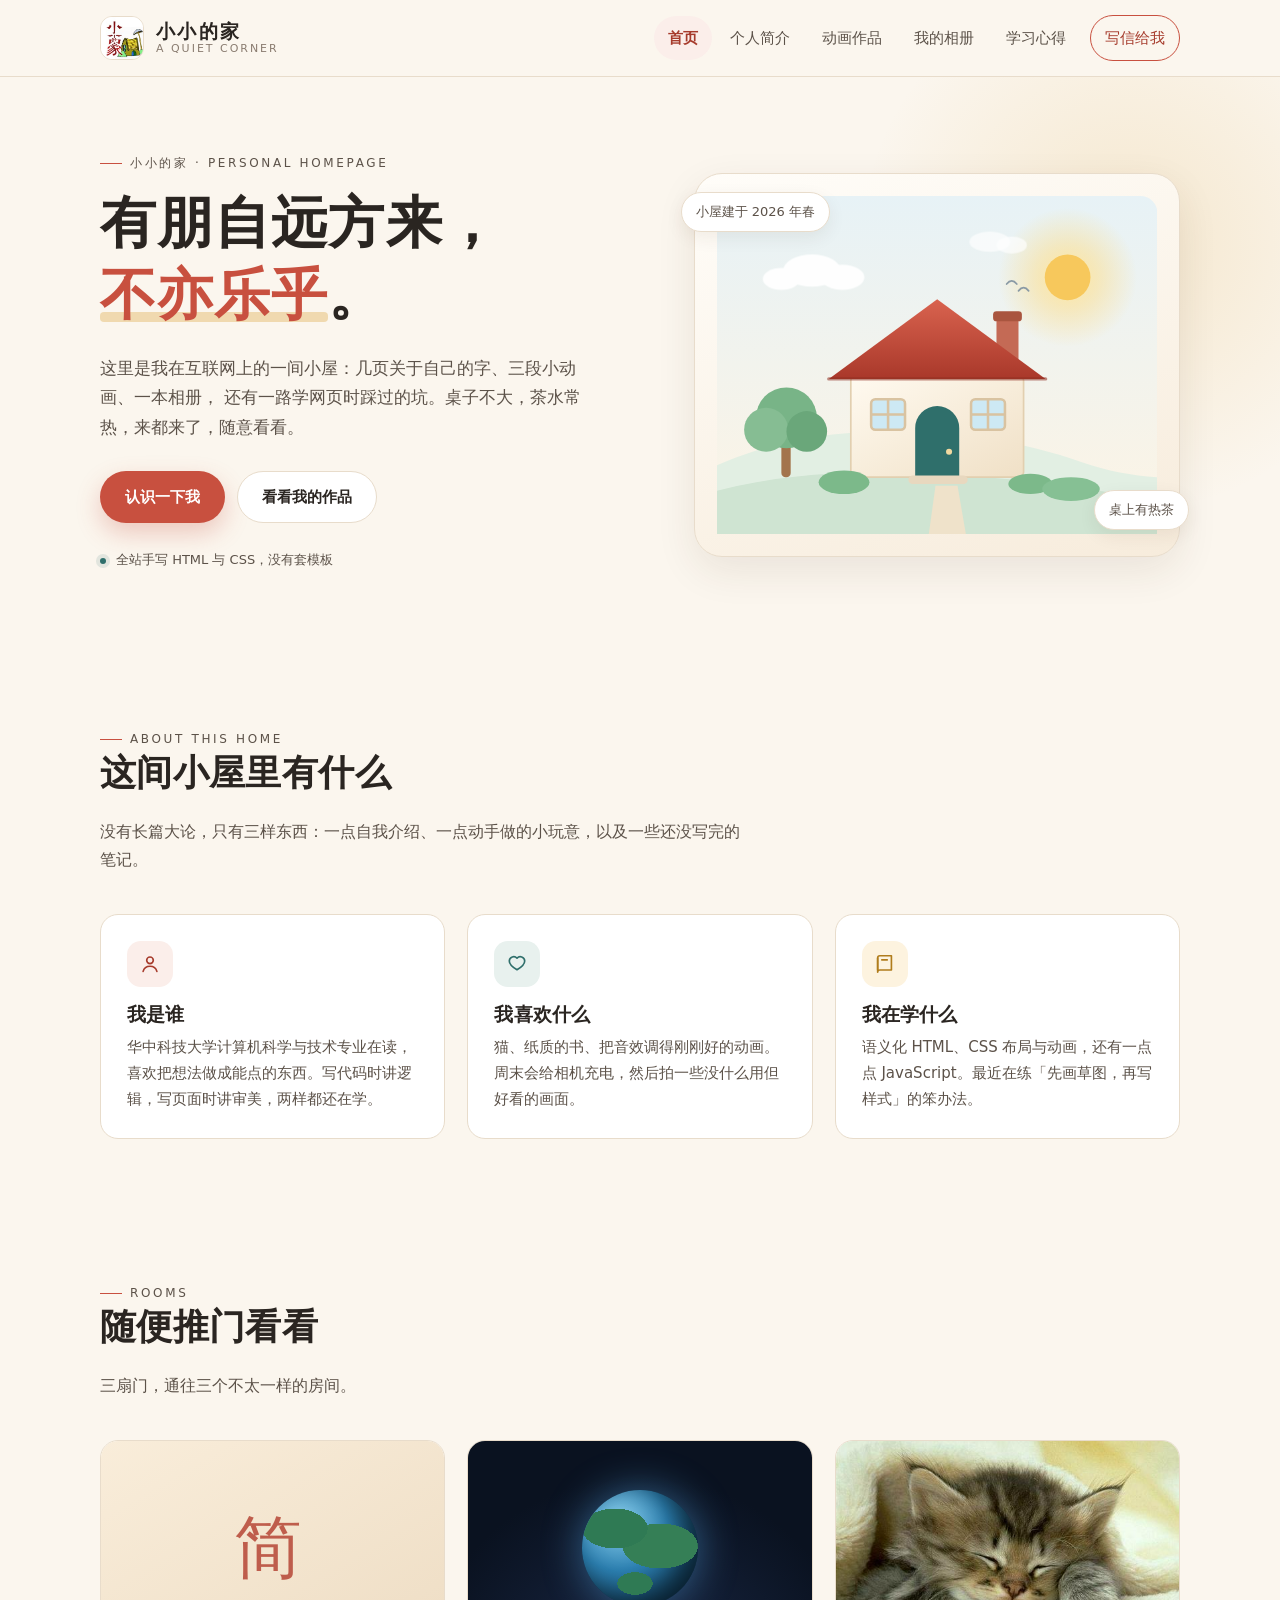
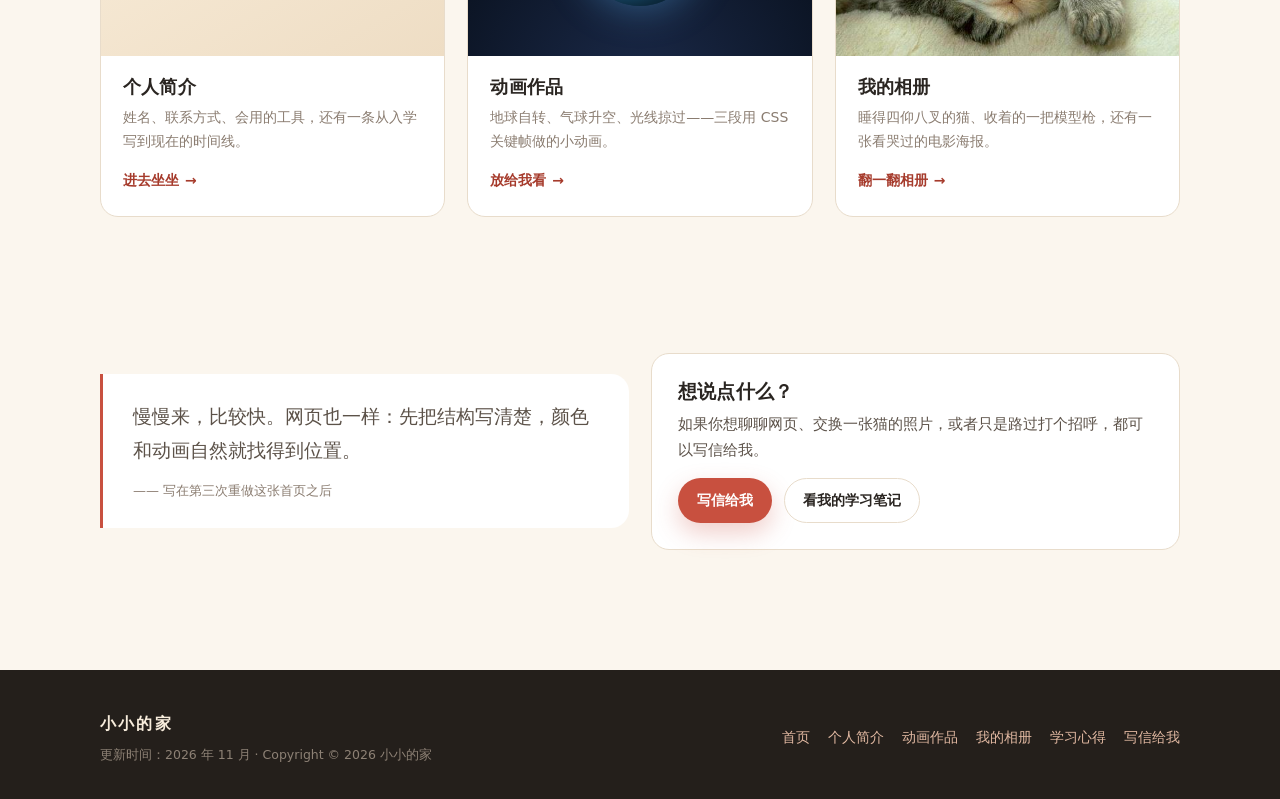
==== commit 3a50aeb6: "填入真实个人信息：罗芷欣 / 华中科技大学 / 计算机科学与技术" ====
--- a/index.html
+++ b/index.html
@@ -4,7 +4,7 @@
 <meta charset="utf-8">
 <meta name="viewport" content="width=device-width, initial-scale=1">
 <title>小小的家 · 首页</title>
-<meta name="description" content="小小的家——一个计算机专业学生的个人主页：关于我、几段小动画、一本相册和一些学习心得。">
+<meta name="description" content="罗芷欣的个人主页「小小的家」：华中科技大学计算机科学与技术专业，关于我、几段小动画、一本相册和一些学习心得。">
 <link rel="icon" href="images/favicon.svg" type="image/svg+xml">
 <link rel="stylesheet" href="css/style.css">
 </head>
@@ -150,7 +150,7 @@
             </svg>
           </span>
           <h3>我是谁</h3>
-          <p>计算机专业在读，喜欢把想法做成能点的东西。写代码时讲逻辑，写页面时讲审美，两样都还在学。</p>
+          <p>华中科技大学计算机科学与技术专业在读，喜欢把想法做成能点的东西。写代码时讲逻辑，写页面时讲审美，两样都还在学。</p>
         </article>
 
         <article class="card reveal">
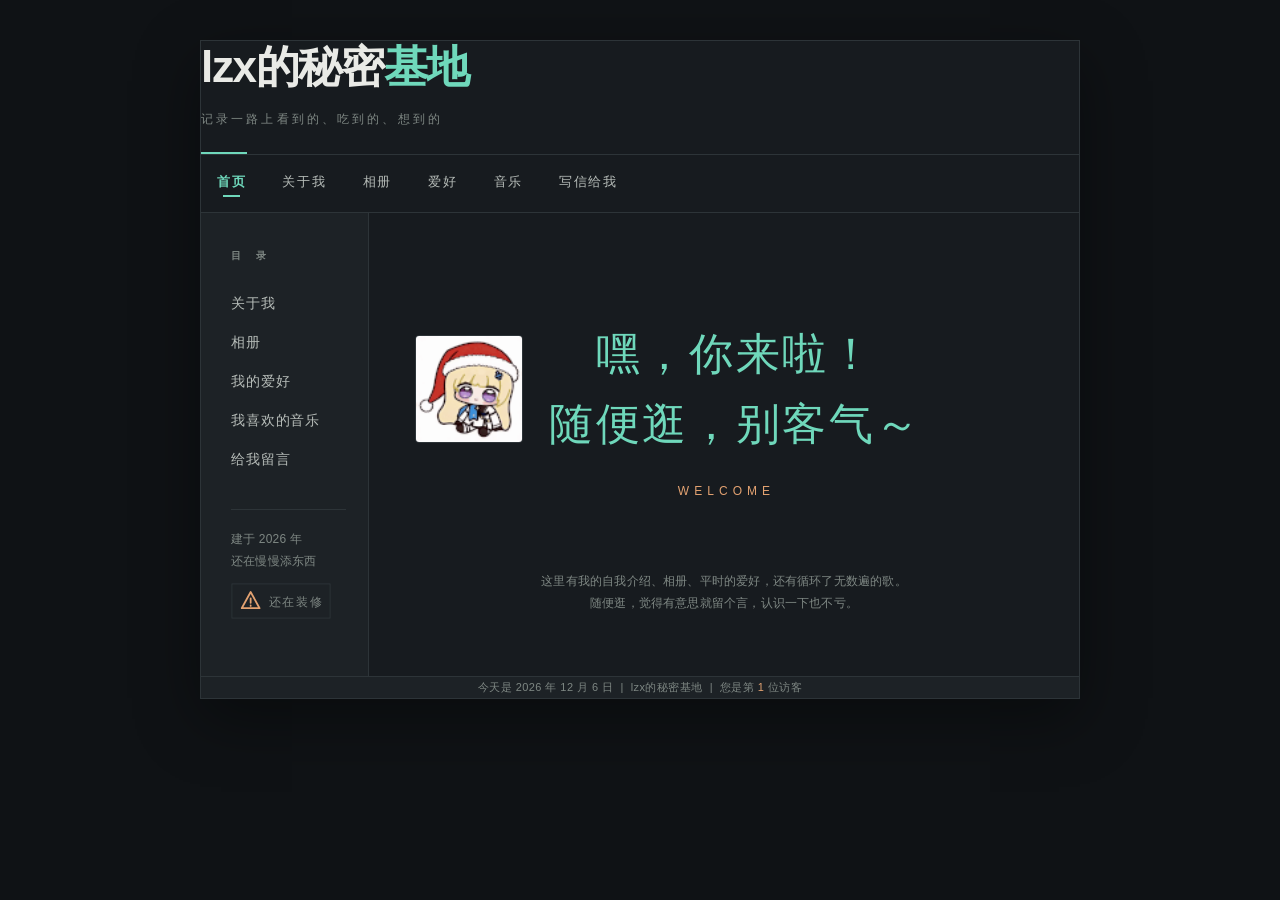
==== commit 7345731d: "改版为 lzx的秘密基地：深色版式、相册/爱好/音乐三页、移动端竖排 + 补 viewport 与真实邮箱" ====
--- a/index.html
+++ b/index.html
@@ -3,264 +3,22 @@
 <head>
 <meta charset="utf-8">
 <meta name="viewport" content="width=device-width, initial-scale=1">
-<title>小小的家 · 首页</title>
-<meta name="description" content="罗芷欣的个人主页「小小的家」：华中科技大学计算机科学与技术专业，关于我、几段小动画、一本相册和一些学习心得。">
-<link rel="icon" href="images/favicon.svg" type="image/svg+xml">
-<link rel="stylesheet" href="css/style.css">
+<title>lzx的秘密基地 · 跳转中</title>
+<meta http-equiv="refresh" content="0;url=index.htm">
+<style>
+  html, body { height: 100%; margin: 0; }
+  body {
+    background: #0f1215; color: #e9eae6;
+    font: 15px/1.8 "PingFang SC", "Hiragino Sans GB", "Microsoft YaHei", Helvetica, Arial, sans-serif;
+    display: flex; align-items: center; justify-content: center; text-align: center; padding: 24px;
+  }
+  p { margin: 0; color: #b7bdb9; }
+  a { color: #6fd8bb; text-decoration: none; border-bottom: 1px solid rgba(111, 216, 187, .45); }
+  a:hover { border-bottom-color: #6fd8bb; }
+  .tip { display: block; margin-top: 10px; font-size: 12px; letter-spacing: .18em; color: #7e8783; text-transform: uppercase; }
+</style>
 </head>
 <body>
-<a class="skip-link" href="#main">跳到正文</a>
-
-<header class="site-header">
-  <div class="wrap header-inner">
-    <a class="brand" href="index.html" aria-label="小小的家，返回首页">
-      <img class="brand-logo" src="images/logo.jpg" alt="小小的家标志：一座红顶小房子">
-      <span class="brand-text">
-        <strong>小小的家</strong>
-        <small>a quiet corner</small>
-      </span>
-    </a>
-
-    <button class="nav-toggle" type="button" aria-expanded="false" aria-controls="site-nav" aria-label="打开导航菜单">
-      <span></span><span></span><span></span>
-    </button>
-
-    <nav class="site-nav" id="site-nav" aria-label="主导航">
-      <a href="index.html" class="is-active" aria-current="page">首页</a>
-      <a href="jianjie.html">个人简介</a>
-      <a href="donghua.html">动画作品</a>
-      <a href="xiangce.html">我的相册</a>
-      <a href="xuexi.html">学习心得</a>
-      <a href="contact.html" class="nav-cta">写信给我</a>
-    </nav>
-  </div>
-</header>
-
-<main id="main">
-
-  <!-- ================= Hero ================= -->
-  <section class="hero">
-    <div class="wrap hero-grid">
-      <div class="reveal">
-        <p class="eyebrow">小小的家 · personal homepage</p>
-        <h1>有朋自远方来，<br><em>不亦乐乎</em>。</h1>
-        <p class="lead">
-          这里是我在互联网上的一间小屋：几页关于自己的字、三段小动画、一本相册，
-          还有一路学网页时踩过的坑。桌子不大，茶水常热，来都来了，随意看看。
-        </p>
-        <div class="btn-row">
-          <a class="btn btn--primary" href="jianjie.html">认识一下我</a>
-          <a class="btn btn--ghost" href="donghua.html">看看我的作品</a>
-        </div>
-        <p class="hero-note">全站手写 HTML 与 CSS，没有套模板</p>
-      </div>
-
-      <div class="hero-art reveal">
-        <svg viewBox="0 0 520 400" role="img" aria-labelledby="houseTitle">
-          <title id="houseTitle">插画：一座带院子和一棵小树的小房子</title>
-          <defs>
-            <linearGradient id="sky" x1="0" y1="0" x2="0" y2="1">
-              <stop offset="0" stop-color="#e7f2f6"/>
-              <stop offset="1" stop-color="#fdf4e4"/>
-            </linearGradient>
-            <linearGradient id="roof" x1="0" y1="0" x2="0" y2="1">
-              <stop offset="0" stop-color="#d9634f"/>
-              <stop offset="1" stop-color="#a9382a"/>
-            </linearGradient>
-            <linearGradient id="wall" x1="0" y1="0" x2="1" y2="1">
-              <stop offset="0" stop-color="#fffaf0"/>
-              <stop offset="1" stop-color="#f0e0c6"/>
-            </linearGradient>
-            <radialGradient id="sunGlow">
-              <stop offset="0" stop-color="#ffe9a8" stop-opacity="0.95"/>
-              <stop offset="0.55" stop-color="#ffd977" stop-opacity="0.35"/>
-              <stop offset="1" stop-color="#ffd977" stop-opacity="0"/>
-            </radialGradient>
-          </defs>
-
-          <rect width="520" height="400" rx="20" fill="url(#sky)"/>
-
-          <circle cx="414" cy="96" r="82" fill="url(#sunGlow)"/>
-          <circle cx="414" cy="96" r="27" fill="#f7c85c"/>
-
-          <g fill="#ffffff" opacity="0.92">
-            <ellipse cx="112" cy="88" rx="34" ry="19"/>
-            <ellipse cx="148" cy="96" rx="26" ry="15"/>
-            <ellipse cx="76" cy="98" rx="22" ry="13"/>
-            <ellipse cx="322" cy="54" rx="24" ry="12" opacity="0.7"/>
-            <ellipse cx="348" cy="58" rx="18" ry="10" opacity="0.7"/>
-          </g>
-
-          <path d="M342 104c4-5 8-5 12 0M356 112c4-5 8-5 12 0" fill="none" stroke="#8a9aa5" stroke-width="2" stroke-linecap="round"/>
-
-          <path d="M0 318c64-28 128-40 206-40 82 0 156 12 224 36 32 11 60 16 90 18v68H0z" fill="#e2efe3"/>
-          <path d="M0 348c82-20 152-24 242-20 102 4 194 14 278 34v38H0z" fill="#cfe4d2"/>
-
-          <!-- 小树 -->
-          <rect x="76" y="272" width="11" height="60" rx="5" fill="#a3744c"/>
-          <circle cx="82" cy="262" r="36" fill="#78b487"/>
-          <circle cx="58" cy="276" r="26" fill="#86bd93"/>
-          <circle cx="106" cy="278" r="24" fill="#6aa77a"/>
-
-          <!-- 房子 -->
-          <rect x="330" y="140" width="26" height="66" rx="4" fill="#c46a55"/>
-          <rect x="326" y="136" width="34" height="12" rx="4" fill="#a9553f"/>
-
-          <rect x="158" y="212" width="204" height="120" rx="6" fill="url(#wall)" stroke="#e2cfb0" stroke-width="2"/>
-          <path d="M132 216 260 122l128 94z" fill="url(#roof)"/>
-          <path d="M132 216h256" stroke="#8f2f22" stroke-width="4" stroke-linecap="round" opacity="0.55"/>
-
-          <rect x="182" y="240" width="40" height="36" rx="5" fill="#cde9f4" stroke="#d9c3a1" stroke-width="3"/>
-          <path d="M202 240v36M182 258h40" stroke="#d9c3a1" stroke-width="3"/>
-          <rect x="300" y="240" width="40" height="36" rx="5" fill="#cde9f4" stroke="#d9c3a1" stroke-width="3"/>
-          <path d="M320 240v36M300 258h40" stroke="#d9c3a1" stroke-width="3"/>
-
-          <path d="M234 332v-58a26 26 0 0 1 52 0v58z" fill="#2f6f6b"/>
-          <circle cx="274" cy="302" r="3.6" fill="#f2d9a0"/>
-          <rect x="226" y="330" width="70" height="10" rx="5" fill="#e8d8bf"/>
-
-          <path d="M258 342 250 400h44l-10-58z" fill="#efe2ca"/>
-
-          <ellipse cx="150" cy="338" rx="30" ry="14" fill="#7cb98a"/>
-          <ellipse cx="370" cy="340" rx="26" ry="12" fill="#7cb98a"/>
-          <ellipse cx="418" cy="346" rx="34" ry="14" fill="#86c094"/>
-        </svg>
-
-        <span class="art-tag art-tag--a">小屋建于 2026 年春</span>
-        <span class="art-tag art-tag--b">桌上有热茶</span>
-      </div>
-    </div>
-  </section>
-
-  <!-- ================= 关于这间小屋 ================= -->
-  <section class="section">
-    <div class="wrap">
-      <div class="section-head reveal">
-        <p class="eyebrow">about this home</p>
-        <h2>这间小屋里有什么</h2>
-        <p>没有长篇大论，只有三样东西：一点自我介绍、一点动手做的小玩意，以及一些还没写完的笔记。</p>
-      </div>
-
-      <div class="grid grid--3">
-        <article class="card reveal">
-          <span class="icon-badge" aria-hidden="true">
-            <svg viewBox="0 0 24 24" fill="none" stroke="currentColor" stroke-width="1.8" stroke-linecap="round" stroke-linejoin="round">
-              <circle cx="12" cy="8" r="3.6"/>
-              <path d="M4.5 20c.9-3.6 3.9-5.6 7.5-5.6s6.6 2 7.5 5.6"/>
-            </svg>
-          </span>
-          <h3>我是谁</h3>
-          <p>华中科技大学计算机科学与技术专业在读，喜欢把想法做成能点的东西。写代码时讲逻辑，写页面时讲审美，两样都还在学。</p>
-        </article>
-
-        <article class="card reveal">
-          <span class="icon-badge icon-badge--teal" aria-hidden="true">
-            <svg viewBox="0 0 24 24" fill="none" stroke="currentColor" stroke-width="1.8" stroke-linecap="round" stroke-linejoin="round">
-              <path d="M20.4 8.6a4.8 4.8 0 0 0-8.4-2.9A4.8 4.8 0 0 0 3.6 8.6c0 4.6 8.4 9.6 8.4 9.6s8.4-5 8.4-9.6Z"/>
-            </svg>
-          </span>
-          <h3>我喜欢什么</h3>
-          <p>猫、纸质的书、把音效调得刚刚好的动画。周末会给相机充电，然后拍一些没什么用但好看的画面。</p>
-        </article>
-
-        <article class="card reveal">
-          <span class="icon-badge icon-badge--gold" aria-hidden="true">
-            <svg viewBox="0 0 24 24" fill="none" stroke="currentColor" stroke-width="1.8" stroke-linecap="round" stroke-linejoin="round">
-              <path d="M4 5.5A2.5 2.5 0 0 1 6.5 3H19v15.5H6.5A2.5 2.5 0 0 0 4 21z"/>
-              <path d="M4 18.5V5.5M8.5 7.5h6"/>
-            </svg>
-          </span>
-          <h3>我在学什么</h3>
-          <p>语义化 HTML、CSS 布局与动画，还有一点点 JavaScript。最近在练「先画草图，再写样式」的笨办法。</p>
-        </article>
-      </div>
-    </div>
-  </section>
-
-  <!-- ================= 三个房间 ================= -->
-  <section class="section section--tight">
-    <div class="wrap">
-      <div class="section-head reveal">
-        <p class="eyebrow">rooms</p>
-        <h2>随便推门看看</h2>
-        <p>三扇门，通往三个不太一样的房间。</p>
-      </div>
-
-      <div class="grid grid--3">
-        <a class="tile reveal" href="jianjie.html">
-          <div class="tile-media tile-media--mono" aria-hidden="true"><span>简</span></div>
-          <div class="tile-body">
-            <h3>个人简介</h3>
-            <p>姓名、联系方式、会用的工具，还有一条从入学写到现在的时间线。</p>
-            <span class="tile-more">进去坐坐 <span aria-hidden="true">→</span></span>
-          </div>
-        </a>
-
-        <a class="tile reveal" href="donghua.html">
-          <div class="tile-media tile-media--globe" aria-hidden="true">
-            <div class="mini-globe"></div>
-          </div>
-          <div class="tile-body">
-            <h3>动画作品</h3>
-            <p>地球自转、气球升空、光线掠过——三段用 CSS 关键帧做的小动画。</p>
-            <span class="tile-more">放给我看 <span aria-hidden="true">→</span></span>
-          </div>
-        </a>
-
-        <a class="tile reveal" href="xiangce.html">
-          <div class="tile-media">
-            <img src="images/mao.jpg" alt="一只趴在浅色毯子上睡着的小猫">
-          </div>
-          <div class="tile-body">
-            <h3>我的相册</h3>
-            <p>睡得四仰八叉的猫、收着的一把模型枪，还有一张看哭过的电影海报。</p>
-            <span class="tile-more">翻一翻相册 <span aria-hidden="true">→</span></span>
-          </div>
-        </a>
-      </div>
-    </div>
-  </section>
-
-  <!-- ================= 结语 ================= -->
-  <section class="section">
-    <div class="wrap">
-      <div class="grid grid--2" style="align-items:center">
-        <blockquote class="quote reveal">
-          慢慢来，比较快。网页也一样：先把结构写清楚，颜色和动画自然就找得到位置。
-          <cite>—— 写在第三次重做这张首页之后</cite>
-        </blockquote>
-
-        <div class="card reveal">
-          <h3>想说点什么？</h3>
-          <p>如果你想聊聊网页、交换一张猫的照片，或者只是路过打个招呼，都可以写信给我。</p>
-          <div class="btn-row">
-            <a class="btn btn--primary btn--small" href="contact.html">写信给我</a>
-            <a class="btn btn--ghost btn--small" href="xuexi.html">看我的学习笔记</a>
-          </div>
-        </div>
-      </div>
-    </div>
-  </section>
-
-</main>
-
-<footer class="site-footer">
-  <div class="wrap footer-inner">
-    <div>
-      <strong>小小的家</strong>
-      <p class="footer-meta">更新时间：2026 年 11 月 · Copyright © <span data-year>2026</span> 小小的家</p>
-    </div>
-    <nav class="footer-links" aria-label="页脚导航">
-      <a href="index.html">首页</a>
-      <a href="jianjie.html">个人简介</a>
-      <a href="donghua.html">动画作品</a>
-      <a href="xiangce.html">我的相册</a>
-      <a href="xuexi.html">学习心得</a>
-      <a href="contact.html">写信给我</a>
-    </nav>
-  </div>
-</footer>
-
-<script src="js/main.js"></script>
+<p>正在前往「首页」……<br>没跳过去就点<a href="index.htm">这里</a>。<span class="tip">lzx&rsquo;s base</span></p>
 </body>
-</html>
+</html>
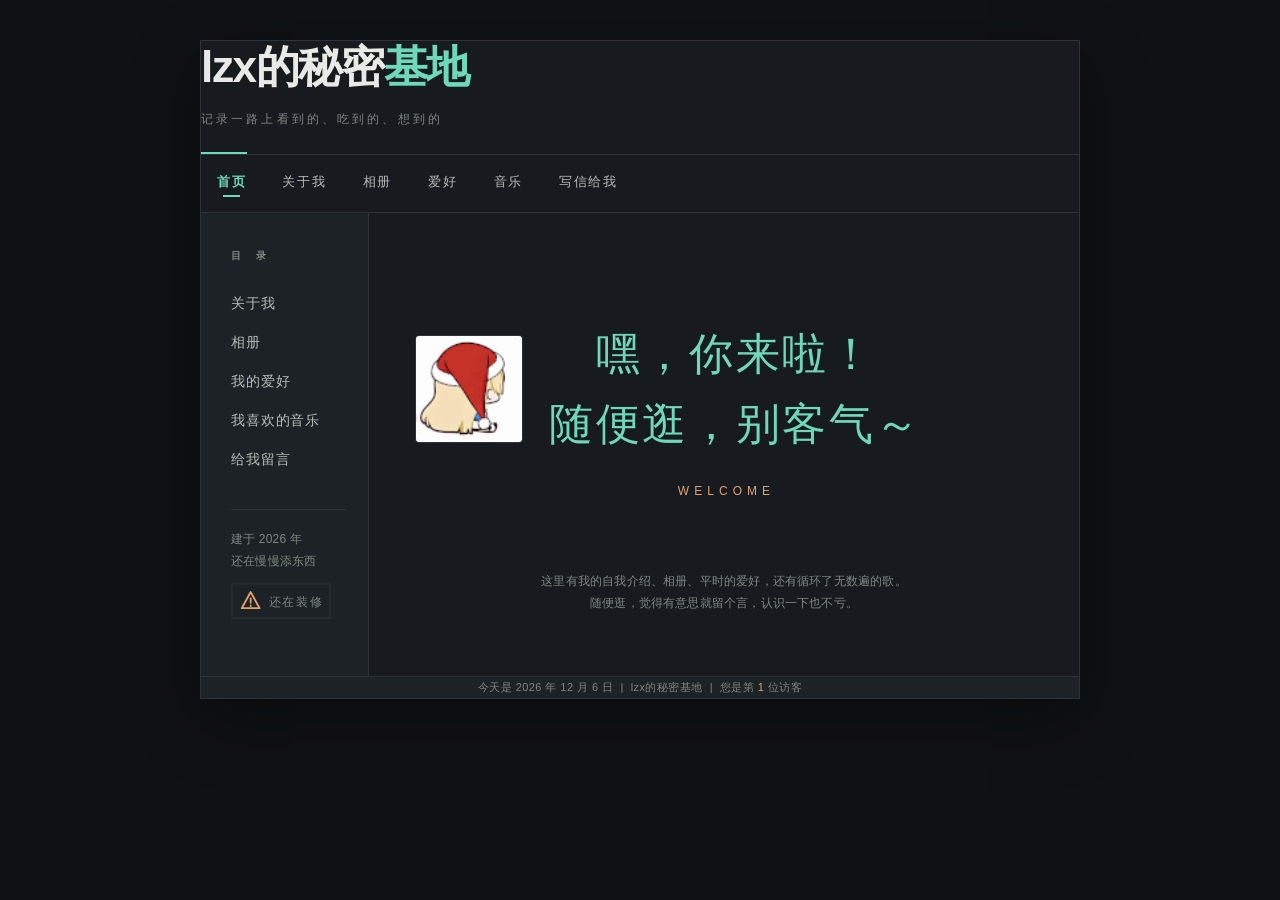
==== commit 2bc6ff55: "首页按课程要求改名为 index.html，同步修导航链接与当前页高亮" ====
--- a/index.html
+++ b/index.html
@@ -3,22 +3,73 @@
 <head>
 <meta charset="utf-8">
 <meta name="viewport" content="width=device-width, initial-scale=1">
-<title>lzx的秘密基地 · 跳转中</title>
-<meta http-equiv="refresh" content="0;url=index.htm">
-<style>
-  html, body { height: 100%; margin: 0; }
-  body {
-    background: #0f1215; color: #e9eae6;
-    font: 15px/1.8 "PingFang SC", "Hiragino Sans GB", "Microsoft YaHei", Helvetica, Arial, sans-serif;
-    display: flex; align-items: center; justify-content: center; text-align: center; padding: 24px;
-  }
-  p { margin: 0; color: #b7bdb9; }
-  a { color: #6fd8bb; text-decoration: none; border-bottom: 1px solid rgba(111, 216, 187, .45); }
-  a:hover { border-bottom-color: #6fd8bb; }
-  .tip { display: block; margin-top: 10px; font-size: 12px; letter-spacing: .18em; color: #7e8783; text-transform: uppercase; }
-</style>
+<title>lzx的秘密基地</title>
+<link rel="icon" href="images/favicon.svg" type="image/svg+xml">
+<link rel="stylesheet" href="css/style.css">
 </head>
 <body>
-<p>正在前往「首页」……<br>没跳过去就点<a href="index.htm">这里</a>。<span class="tip">lzx&rsquo;s base</span></p>
+
+<table class="shell" width="880" border="0" cellspacing="0" cellpadding="0" align="center">
+  <tr>
+    <td class="masthead" colspan="2">
+      <h1 class="brand">lzx的秘密<em>基地</em></h1>
+      <p class="tagline">记录一路上看到的、吃到的、想到的</p>
+      <div class="mast-rule"></div>
+    </td>
+  </tr>
+  <tr>
+    <td class="nav" colspan="2">
+      <a href="index.html">首页</a>
+      <a href="web/jianjie.htm">关于我</a>
+      <a href="web/xiangce.htm">相册</a>
+      <a href="web/aihao.htm">爱好</a>
+      <a href="web/music.htm">音乐</a>
+      <a href="mailto:U202615166@hust.edu.cn">写信给我</a>
+    </td>
+  </tr>
+  <tr>
+    <td class="side">
+      <p class="side-label">目　录</p>
+      <a href="web/jianjie.htm">关于我</a>
+      <a href="web/xiangce.htm">相册</a>
+      <a href="web/aihao.htm">我的爱好</a>
+      <a href="web/music.htm">我喜欢的音乐</a>
+      <a href="web/contact.htm">给我留言</a>
+      <div class="side-note">
+        建于 2026 年<br>
+        还在慢慢添东西<br>
+        <img src="images/under_construction.svg" alt="还在装修">
+      </div>
+    </td>
+    <td class="content">
+      <table class="inner" border="0" cellspacing="0" cellpadding="0">
+        <tr>
+          <td class="hello">
+            <div class="hello-row">
+              <img class="hello-avatar" src="images/avatar-santa.gif" alt="站长头像">
+              <span>嘿，你来啦！<br>随便逛，别客气～</span>
+            </div>
+          </td>
+        </tr>
+        <tr>
+          <td class="welcome">WELCOME</td>
+        </tr>
+      </table>
+      <p class="small center" style="margin-top:34px">
+        这里有我的自我介绍、相册、平时的爱好，还有循环了无数遍的歌。<br>
+        随便逛，觉得有意思就留个言，认识一下也不亏。
+      </p>
+    </td>
+  </tr>
+  <tr>
+    <td class="footer" colspan="2">
+      今天是 <span id="today">2026 年 11 月 22 日</span>
+      &nbsp;|&nbsp; lzx的秘密基地
+      &nbsp;|&nbsp; 您是第 <span id="hits">1</span> 位访客
+    </td>
+  </tr>
+</table>
+
+<script src="js/main.js"></script>
 </body>
-</html>+</html>
--- a/css/style.css
+++ b/css/style.css
@@ -0,0 +1,313 @@
+/* lzx的秘密基地 · 样式表
+   深色底、暖白字、薄荷绿与一点琥珀色。无衬线，靠字重和字距做层次。 */
+
+:root {
+  --desk: #0f1215;       /* 桌面背景 */
+  --paper: #171b1f;      /* 内容卡片 */
+  --card: #1d2226;       /* 侧栏 / 页脚 */
+  --ink: #e9eae6;        /* 主文字 */
+  --ink-soft: #b7bdb9;   /* 次要文字 */
+  --muted: #7e8783;      /* 辅助文字 */
+  --green: #6fd8bb;      /* 主点缀：薄荷绿 */
+  --green-soft: #192420; /* 图片占位底色 */
+  --orange: #e3a271;     /* 次点缀：琥珀 */
+  --line: #2d3438;       /* 细分隔线 */
+  --sans: "PingFang SC", "Hiragino Sans GB", "Microsoft YaHei", "Helvetica Neue", Helvetica, Arial, sans-serif;
+}
+
+* { box-sizing: border-box; }
+html, body { margin: 0; padding: 0; }
+body {
+  background: var(--desk);
+  color: var(--ink);
+  font: 15px/1.85 var(--sans);
+  letter-spacing: .012em;
+  padding: 40px 16px 56px;
+  -webkit-font-smoothing: antialiased;
+  -moz-osx-font-smoothing: grayscale;
+}
+img { border: 0; vertical-align: middle; max-width: 100%; }
+a { color: var(--green); text-decoration: none; }
+a:hover { color: var(--orange); }
+
+/* ---------- 卡片容器 ---------- */
+table.shell {
+  width: 880px;
+  margin: 0 auto;
+  background: var(--paper);
+  border: 1px solid var(--line);
+  box-shadow: 0 20px 60px rgba(0, 0, 0, .38);
+  border-collapse: collapse;
+  text-align: left;
+}
+table.shell td { padding: 0; vertical-align: top; }
+
+/* ---------- 页头：纯文字 ---------- */
+td.masthead { padding: 46px 48px 30px; border-bottom: 1px solid var(--line); }
+.brand {
+  font: 600 44px/1.2 var(--sans);
+  letter-spacing: -.03em;
+  color: var(--ink);
+  margin: 0;
+}
+.brand em { font-style: normal; color: var(--green); }
+.tagline {
+  font-size: 12px;
+  color: var(--muted);
+  letter-spacing: .26em;
+  text-transform: uppercase;
+  margin: 14px 0 0;
+}
+.mast-rule { width: 46px; height: 2px; background: var(--green); margin-top: 22px; }
+
+/* ---------- 导航 ---------- */
+td.nav { border-bottom: 1px solid var(--line); padding: 0 36px; }
+td.nav a {
+  display: inline-block;
+  color: var(--ink-soft);
+  font-size: 13px;
+  letter-spacing: .12em;
+  padding: 15px 16px;
+}
+td.nav a:hover { color: var(--green); }
+td.nav a.cur { color: var(--green); font-weight: 600; }
+td.nav a.cur::after {
+  content: ""; display: block;
+  height: 2px; background: var(--green);
+  margin: 1px 6px 0;
+}
+
+/* ---------- 左栏 ---------- */
+td.side {
+  width: 168px;
+  background: var(--card);
+  border-right: 1px solid var(--line);
+  padding: 34px 22px 46px 30px !important;
+}
+.side-label {
+  font-size: 10px; letter-spacing: .26em;
+  color: var(--muted); font-weight: 600;
+  text-transform: uppercase;
+  margin: 0 0 18px;
+}
+td.side a {
+  display: block;
+  color: var(--ink-soft);
+  font-size: 14px; line-height: 1.5;
+  letter-spacing: .06em;
+  padding: 9px 0;
+}
+td.side a:hover { color: var(--green); }
+td.side a.cur { color: var(--green); font-weight: 600; }
+.side-note {
+  font-size: 12px; color: var(--muted); line-height: 1.9;
+  margin-top: 30px; padding-top: 18px;
+  border-top: 1px solid var(--line);
+}
+.side-note img { width: 100px; height: auto; margin-top: 10px; }
+.side-avatar { width: 76px !important; height: 76px !important; display: block; margin-top: 8px; }
+
+/* ---------- 内容区 ---------- */
+td.content { padding: 40px 46px 50px !important; }
+h1.title {
+  font: 600 32px/1.35 var(--sans);
+  letter-spacing: -.02em;
+  color: var(--ink);
+  margin: 0 0 8px;
+}
+h1.title::after {
+  content: ""; display: block;
+  width: 38px; height: 2px; background: var(--green);
+  margin: 16px 0 28px;
+}
+h2.sub {
+  font: 600 20px/1.5 var(--sans);
+  letter-spacing: -.01em;
+  color: var(--ink);
+  margin: 30px 0 10px;
+}
+p.text, p.bigtext {
+  font-size: 15px; line-height: 2.05;
+  margin: 0 0 16px; text-align: left; color: var(--ink-soft);
+}
+p.bigtext { font-size: 16px; }
+.title-with-emoji { display: flex; align-items: flex-start; justify-content: space-between; gap: 20px; }
+.title-emoji { display: flex; align-items: center; gap: 10px; flex: 0 0 auto; padding-top: 4px; }
+.title-emoji img {
+  width: 62px; height: 62px; object-fit: cover;
+  border: 1px solid var(--line); border-radius: 4px;
+}
+.title-emoji img:first-child { width: 56px; height: 56px; }
+.hr-dot { border-top: 1px solid var(--line); margin: 28px 0; }
+.small { font-size: 12px; color: var(--muted); }
+.center { text-align: center; }
+
+/* ---------- 首页导语 ---------- */
+table.inner { width: 100%; border: 0; border-collapse: collapse; text-align: center; }
+table.inner td { text-align: center; vertical-align: middle; }
+td.hello {
+  font: 300 44px/1.6 var(--sans);
+  color: var(--green);
+  letter-spacing: .06em;
+  padding: 66px 0 20px !important;
+}
+.hello-row { display: flex; align-items: center; gap: 26px; }
+.hello-avatar {
+  width: 108px; height: 108px; flex: 0 0 108px;
+  object-fit: cover; border-radius: 4px;
+  border: 1px solid var(--line);
+}
+td.welcome {
+  font-size: 12px; color: var(--orange);
+  letter-spacing: .42em; text-indent: .42em;
+  padding: 0 0 34px !important;
+}
+
+/* ---------- 页脚 ---------- */
+td.footer {
+  border-top: 1px solid var(--line);
+  background: var(--card);
+  color: var(--muted);
+  font-size: 11px; letter-spacing: .04em;
+  padding: 18px 34px; text-align: center;
+}
+td.footer #hits { color: var(--orange); }
+
+/* ---------- 个人简介 ---------- */
+dl.info { margin: 0 0 18px; font-size: 15px; }
+dl.info div { margin: 0; padding: 8px 0; border-bottom: 1px solid var(--line); }
+dl.info div:last-child { border-bottom: 0; }
+dl.info dt { float: left; width: 104px; color: var(--muted); }
+dl.info dd { margin-left: 104px; color: var(--ink-soft); }
+ul.plain { font-size: 15px; line-height: 2.1; padding-left: 20px; margin: 6px 0 18px; color: var(--ink-soft); }
+
+/* ---------- 相册：两板块网格，无说明 ---------- */
+.gallery-block { margin: 0 0 40px; }
+.gallery-block:last-child { margin-bottom: 0; }
+.gallery-title {
+  display: flex;
+  align-items: center;
+  gap: 14px;
+  font: 600 27px/1.3 var(--sans);
+  letter-spacing: -.01em;
+  color: var(--ink);
+  margin: 0 0 20px;
+  padding-bottom: 12px;
+  border-bottom: 1px solid var(--line);
+}
+.gallery-title .mascot {
+  width: 46px;
+  height: 46px;
+  object-fit: cover;
+  border: 1px solid var(--line);
+  border-radius: 3px;
+  flex: none;
+}
+.gallery-grid {
+  display: grid;
+  grid-template-columns: repeat(3, 1fr);
+  gap: 14px;
+}
+.gallery-grid.figure { grid-template-columns: repeat(4, 1fr); }
+.gallery-grid a { display: block; overflow: hidden; background: var(--green-soft); }
+.gallery-grid img {
+  display: block;
+  width: 100%;
+  aspect-ratio: 4 / 3;
+  object-fit: cover;
+  transition: transform .35s ease, opacity .35s ease;
+}
+.gallery-grid a:hover img { transform: scale(1.05); opacity: .9; }
+.gallery-grid.figure img { aspect-ratio: 3 / 4; }
+
+/* ---------- 学习心得 ---------- */
+.note { border-bottom: 1px solid var(--line); padding: 16px 0 20px; }
+.note h2 { font: 600 18px/1.5 var(--sans); color: var(--ink); margin: 2px 0 8px; }
+.note p { font-size: 14px; line-height: 2; margin: 0; text-align: left; color: var(--ink-soft); }
+.note-no { font: 600 15px/1 var(--sans); color: var(--green); margin-right: 10px; letter-spacing: .06em; }
+
+/* ---------- 留言 ---------- */
+.field { margin: 14px 0 20px; text-align: left; }
+.field label { display: block; font-size: 12px; color: var(--muted); margin-bottom: 6px; letter-spacing: .1em; }
+.field input, .field textarea {
+  width: 100%; padding: 10px 12px;
+  font: 14px/1.6 var(--sans);
+  border: 1px solid var(--line); background: #12161a; color: var(--ink);
+  border-radius: 2px;
+}
+.field input:focus, .field textarea:focus { outline: none; border-color: var(--green); }
+.field textarea { height: 130px; resize: vertical; }
+.btn-old {
+  font: 500 14px var(--sans); padding: 10px 28px;
+  background: var(--green); color: #0f1215; border: 0; border-radius: 2px;
+  cursor: pointer; letter-spacing: .1em;
+}
+.btn-old:hover { background: var(--orange); }
+
+/* ---------- 音乐封面墙 ---------- */
+.cover-wall { display: grid; grid-template-columns: repeat(5, 1fr); gap: 12px; margin-top: 26px; }
+.cover {
+  position: relative; display: block; overflow: hidden;
+  background: var(--green-soft); border: 1px solid var(--line);
+}
+.cover img {
+  display: block; width: 100%; aspect-ratio: 1; object-fit: cover;
+  transition: transform .35s ease, opacity .35s ease;
+}
+.cover:hover img { transform: scale(1.07); opacity: .55; }
+.cover-play {
+  position: absolute; inset: 0; display: flex; align-items: center; justify-content: center;
+  color: var(--green); font-size: 30px; opacity: 0; transform: scale(.7);
+  transition: opacity .25s ease, transform .25s ease;
+  text-shadow: 0 2px 12px rgba(0, 0, 0, .8);
+}
+.cover:hover .cover-play { opacity: 1; transform: scale(1); }
+.side-hint { font-size: 13px; color: var(--muted); line-height: 2; margin: 4px 0 0; }
+@media (max-width: 920px) { .cover-wall { grid-template-columns: repeat(3, 1fr); } }
+
+/* ---------- 相册灯箱 ---------- */
+.lightbox {
+  position: fixed; inset: 0; z-index: 99;
+  background: rgba(6, 9, 11, .94);
+  display: flex; align-items: center; justify-content: center;
+  padding: 40px; cursor: zoom-out;
+}
+.lightbox[hidden] { display: none; }
+.lightbox img {
+  max-width: 100%; max-height: 100%;
+  box-shadow: 0 10px 50px rgba(0, 0, 0, .6);
+}
+
+/* ---------- 窄屏：表格骨架改成竖排 ---------- */
+@media (max-width: 920px) {
+  body { padding: 0; }
+  table.shell,
+  table.shell > tbody,
+  table.shell > tr,
+  table.shell > tbody > tr,
+  table.shell td {
+    display: block;
+    width: auto;
+    max-width: 100%;
+  }
+  table.shell { border: 0; box-shadow: none; }
+  table.shell td.masthead { padding: 30px 22px 22px; }
+  .brand { font-size: 30px; }
+  .tagline { font-size: 11px; letter-spacing: .18em; }
+  table.shell td.nav { white-space: normal; padding: 4px 14px 10px; }
+  table.shell td.nav a { font-size: 13px; padding: 9px 8px; }
+  table.shell td.side {
+    padding: 22px 22px 20px !important;
+    border-right: 0;
+    border-bottom: 1px solid var(--line);
+  }
+  table.shell td.side a { display: inline-block; margin: 0 18px 4px 0; }
+  table.shell td.side .side-note { display: none; }
+  table.shell td.content { padding: 26px 22px 30px !important; }
+  table.shell td.footer { padding: 16px 22px; text-align: center; }
+  table.shell td.hello { font-size: 26px; }
+  .hello-avatar { width: 64px; height: 64px; flex-basis: 64px; }
+  img[align="right"] { float: none !important; display: block; margin: 0 0 14px; }
+  .gallery-grid, .gallery-grid.figure { grid-template-columns: repeat(2, 1fr); }
+  .cover-wall { grid-template-columns: repeat(3, 1fr); }
+}
